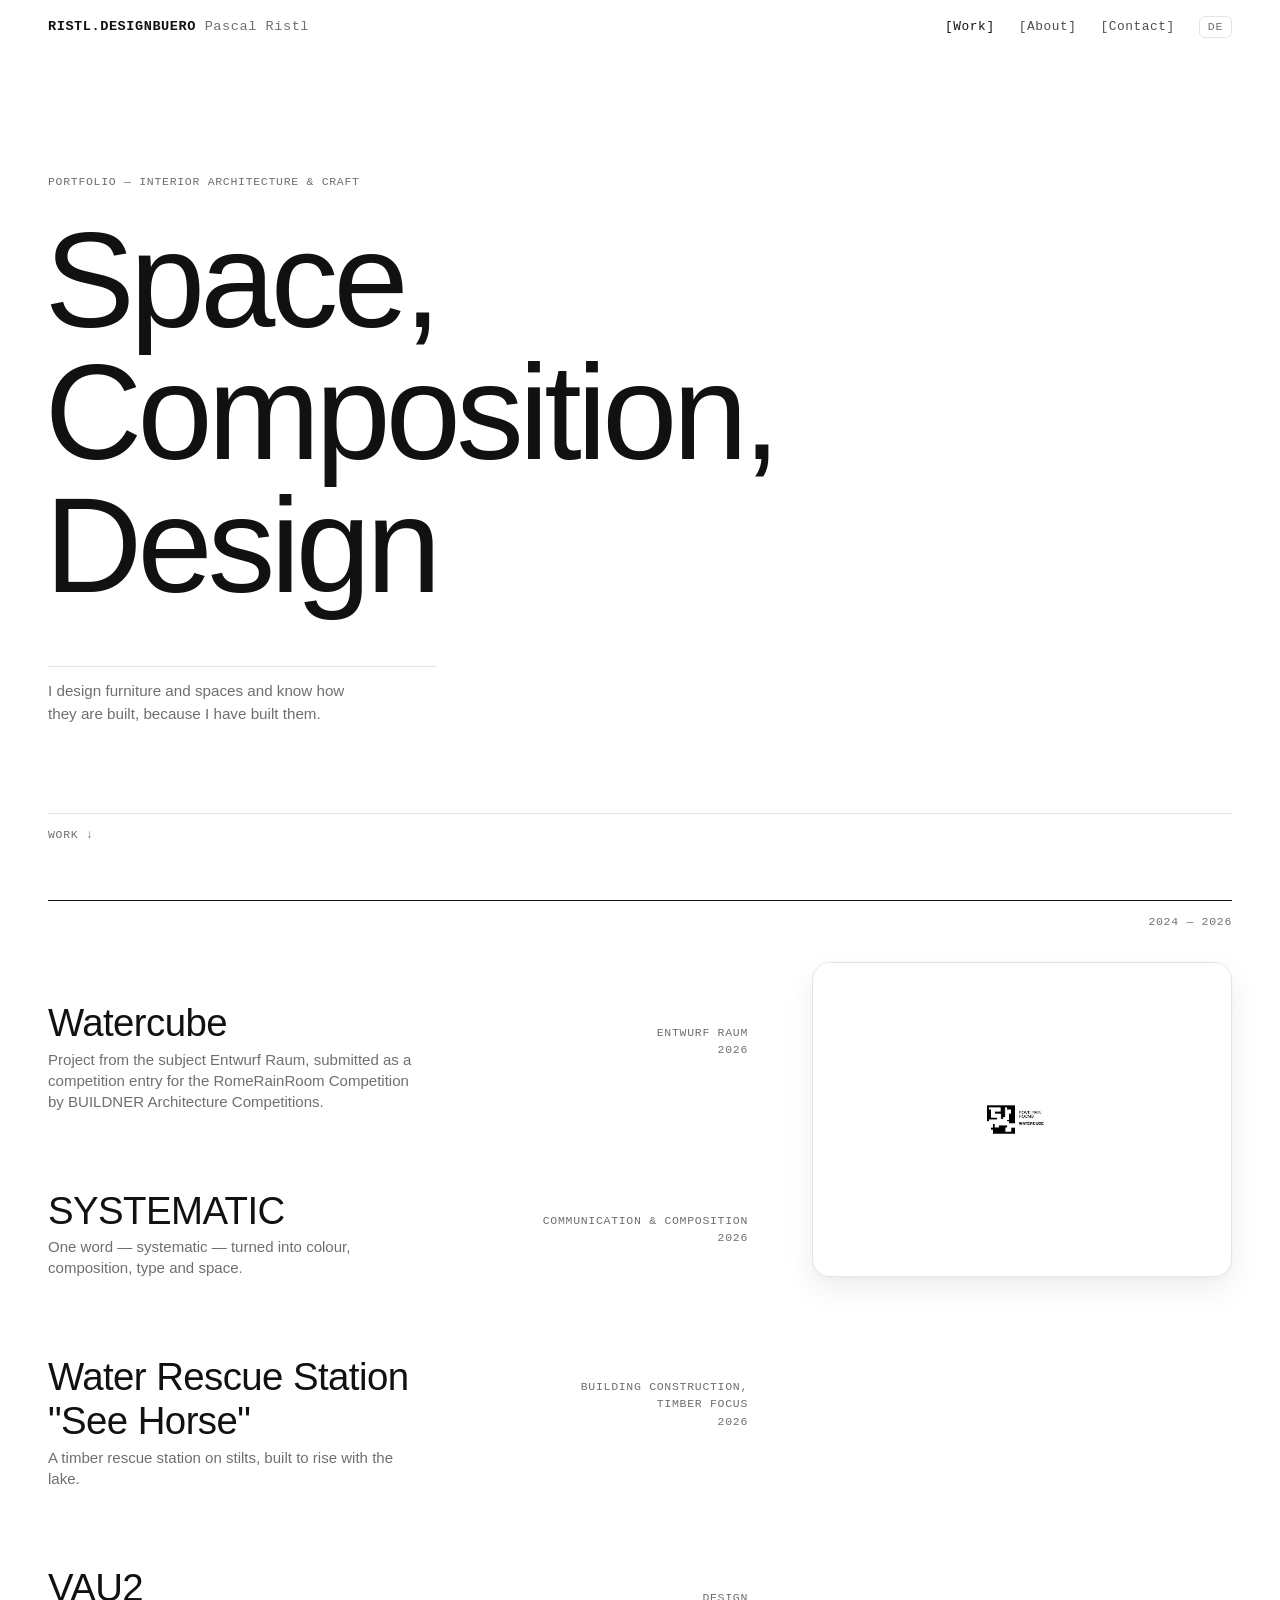
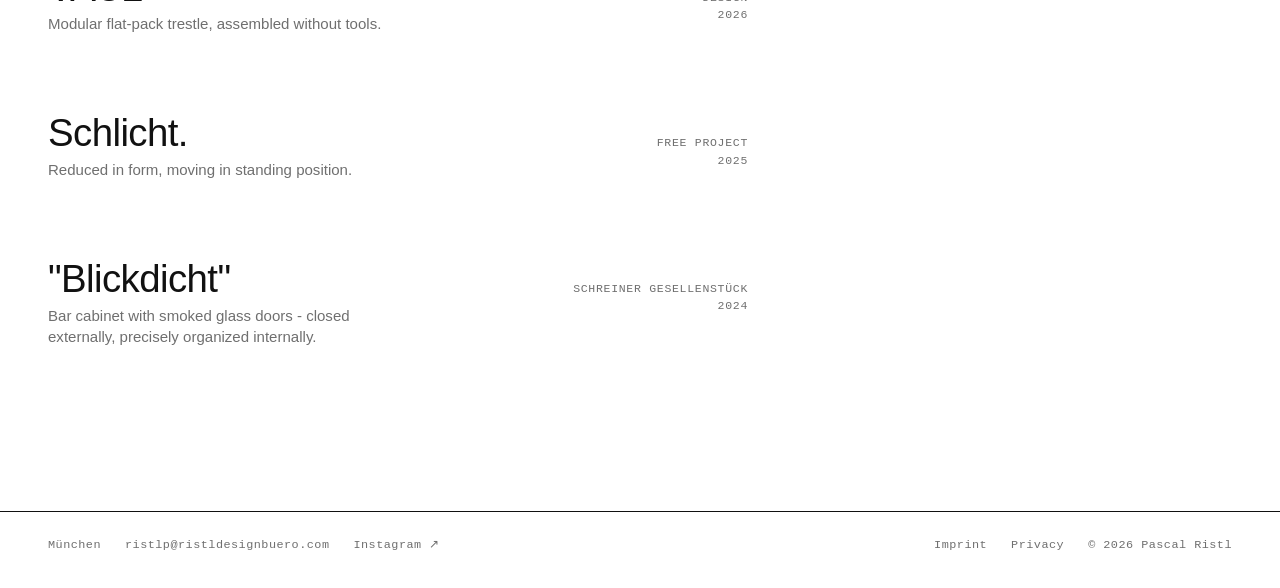
==== index.html @ 3b8dd242 "Startseite: Leitsatz bleibt in beiden Sprachen englisch Co-Authored-By: Claude Opus 5.5 <noreply@ant" ====
<!DOCTYPE html>
<html lang="en">
<head>
  <meta charset="UTF-8">
  <meta name="viewport" content="width=device-width, initial-scale=1.0">
  <title>RISTL.DESIGNBUERO · Portfolio Pascal Ristl</title>
  <meta name="description" content="RISTL.DESIGNBUERO is the portfolio of Pascal Ristl. Interior architecture and design, München.">
  <link rel="icon" type="image/svg+xml" href="assets/img/favicon.svg">
  <meta property="og:title" content="RISTL.DESIGNBUERO · Portfolio Pascal Ristl">
  <meta property="og:description" content="Interior architecture and design, München.">
  <meta property="og:type" content="website">
  <meta property="og:url" content="https://www.ristldesignbuero.com/">
  <meta property="og:image" content="https://www.ristldesignbuero.com/assets/img/systematisch/wordspace-render-02.jpg">
  <meta name="twitter:card" content="summary_large_image">
  <meta name="twitter:image" content="https://www.ristldesignbuero.com/assets/img/systematisch/wordspace-render-02.jpg">
  <script type="application/ld+json">
  {
    "@context": "https://schema.org",
    "@type": "Person",
    "name": "Pascal Ristl",
    "url": "https://www.ristldesignbuero.com/",
    "jobTitle": "Interior architecture student and trained cabinetmaker",
    "email": "ristlp@ristldesignbuero.com",
    "address": { "@type": "PostalAddress", "addressLocality": "München", "addressCountry": "DE" },
    "sameAs": ["https://www.instagram.com/ristl.designbuero/"]
  }
  </script>
  <link rel="stylesheet" href="assets/css/style.css?v=22">
</head>
<body>

<header class="site-header">
  <div class="wrap">
    <a class="wordmark" href="index.html"><strong>RISTL.DESIGNBUERO</strong> <span>Pascal Ristl</span></a>
    <nav class="site-nav" aria-label="Main navigation">
      <a href="index.html#work" aria-current="page" data-de="Projekte">Work</a>
      <a href="ueber.html" data-de="Über mich">About</a>
      <a href="mailto:ristlp@ristldesignbuero.com" data-de="Kontakt">Contact</a>
      <button type="button" class="lang-toggle" data-lang-toggle aria-label="Auf Deutsch wechseln">DE</button>
    </nav>
  </div>
</header>

<main>

  <section class="intro wrap hero-full">
    <span class="mono" data-de="Portfolio — Innenarchitektur &amp;amp; Handwerk">Portfolio — Interior architecture &amp; craft</span>
    <h1 translate="no">Space, Composition, Design</h1>
    <p class="h1-sub" data-de="Ich entwerfe Möbel und Räume und weiß, wie sie gebaut werden, weil ich sie gebaut habe.">I design furniture and spaces and know how they are built, because I have built them.</p>

    <div class="hero-cue">
      <a class="mono" href="#work" data-de="Arbeiten &lt;span class=&quot;cue-arrow&quot;&gt;↓&lt;/span&gt;">Work <span class="cue-arrow">↓</span></a>
    </div>
  </section>

  <section id="work" class="wrap">
    <div class="section-head only-right">
      <span class="mono">2024 — 2026</span>
    </div>

    <div class="index-layout">
      <div class="projects">

      <a class="project-card" href="projekte/watercube.html">
        <div class="thumb">
          <img src="assets/img/watercube/06.jpg" alt="Watercube — Cover" loading="lazy">
        </div>
        <div class="caption">
          <div class="cap-main">
            <span class="title">Watercube</span>
            <span class="card-sub" data-de="Projekt aus dem Fach Entwurf Raum, eingereicht als Wettbewerbsbeitrag für die RomeRainRoom Competition von BUILDNER Architecture Competitions." data-en="Project from the subject Entwurf Raum, submitted as a competition entry for the RomeRainRoom Competition by BUILDNER Architecture Competitions." data-tr="7b4833eeeb">Projekt aus dem Fach Entwurf Raum, eingereicht als Wettbewerbsbeitrag für die RomeRainRoom Competition von BUILDNER Architecture Competitions.</span>
          </div>
          <span class="mono">Entwurf Raum · 2026</span>
        </div>
      </a>


      <a class="project-card" href="projekte/systematisch.html">
        <div class="thumb">
          <img src="assets/img/systematisch/wordspace-render-02.jpg" alt="SYSTEMATIC, wordspace RASTER25, view into the inner grid structure">
        </div>
        <div class="caption">
          <div class="cap-main">
            <span class="title">SYSTEMATIC</span>
            <span class="card-sub" data-de="Ein Wort — systematisch — übersetzt in Farbe, Komposition, Typografie und Raum.">One word — systematic — turned into colour, composition, type and space.</span>
          </div>
          <span class="mono" data-de="Kommunikation &amp; Komposition · Sommer 2026">Communication &amp; Composition · Summer 2026</span>
        </div>
      </a>


      <a class="project-card" href="projekte/wasserwacht-seepferdchen.html">
        <div class="thumb">
          <img src="assets/img/wasserwacht-seepferdchen/cover.jpg" alt="Water Rescue Station &quot;See Horse&quot; — Cover" loading="lazy">
        </div>
        <div class="caption">
          <div class="cap-main">
            <span class="title">Water Rescue Station "See&nbsp;Horse"</span>
            <span class="card-sub" data-de="Eine Rettungsstation aus Holz auf Stelzen — gebaut, um mit dem See zu steigen.">A timber rescue station on stilts, built to rise with the lake.</span>
          </div>
          <span class="mono" data-de="Baukonstruktion, Schwerpunkt Holz · 2026">Building construction, timber focus · 2026</span>
        </div>
      </a>


      <a class="project-card" href="projekte/vau2.html">
        <div class="thumb">
          <img src="assets/img/vau2/01.jpg" alt="VAU2 — Cover" loading="lazy">
        </div>
        <div class="caption">
          <div class="cap-main">
            <span class="title">VAU2</span>
            <span class="card-sub" data-de="Modularer Klappbock, werkzeuglos montiert.">Modular flat-pack trestle, assembled without tools.</span>
          </div>
          <span class="mono">Design · 2026</span>
        </div>
      </a>


      <a class="project-card" href="projekte/schlicht.html">
        <div class="thumb">
          <img src="assets/img/schlicht/01.jpg" alt="Schlicht. — Cover" loading="lazy">
        </div>
        <div class="caption">
          <div class="cap-main">
            <span class="title">Schlicht.</span>
            <span class="card-sub" data-de="reduziert in der Form, bewegt im Stand." data-en="Reduced in form, moving in standing position." data-tr="8298d00c39">reduziert in der Form, bewegt im Stand.</span>
          </div>
          <span class="mono" data-de="Freies Projekt · 2025" data-en="Free project · 2025" data-tr="c37810b596">Freies Projekt · 2025</span>
        </div>
      </a>


      <a class="project-card" href="projekte/blickdicht.html">
        <div class="thumb">
          <img src="assets/img/blickdicht/02.jpg" alt="&quot;Blickdicht&quot; — Cover" loading="lazy">
        </div>
        <div class="caption">
          <div class="cap-main">
            <span class="title">"Blickdicht"</span>
            <span class="card-sub" data-de="Barschrank mit Rauchglastüren — außen verschlossen, innen präzise organisiert." data-en="Bar cabinet with smoked glass doors - closed externally, precisely organized internally." data-tr="a95c9d2c80">Barschrank mit Rauchglastüren — außen verschlossen, innen präzise organisiert.</span>
          </div>
          <span class="mono">Schreiner Gesellenstück · 2024</span>
        </div>
      </a>

      </div>
    </div>
  </section>


</main>

<footer class="site-footer">
  <div class="wrap">
    <div class="footer-group">
      <span>München</span>
      <a href="mailto:ristlp@ristldesignbuero.com">ristlp@ristldesignbuero.com</a>
      <a href="https://www.instagram.com/ristl.designbuero/" target="_blank" rel="noopener">Instagram ↗</a>
    </div>
    <div class="footer-group">
      <a href="impressum.html" data-de="Impressum">Imprint</a>
      <a href="datenschutz.html" data-de="Datenschutz">Privacy</a>
      <span>© 2026 Pascal Ristl</span>
    </div>
  </div>
</footer>

<script src="assets/js/site.js?v=9"></script>
</body>
</html>
---- assets/css/style.css ----
/* ========================================================================
   ristldesignbuero, Portfolio Pascal Ristl
   Gestaltungsrahmen: Raster, Reduktion, Typografie.
   Keine externen Fonts (DSGVO-sicher), keine Frameworks.

   Die Werte in :root sind das System. Jeder Abstand kommt aus der Skala,
   jedes Tracking haengt an der Schriftgroesse, jede Bewegung nutzt dieselbe
   Kurve. Wer einen Wert braucht, der hier nicht steht, hat meist den
   falschen Wert.
   ======================================================================== */

:root {
  /* ---- Farbe ---- */
  --ink: #111111;
  --ink-soft: #6f6f6f;
  --paper: #ffffff;
  --hairline: #e4e4e0;
  --shade: #f6f6f4;          /* Bildgrund, Platzhalter */
  --accent: #111111;

  /* ---- Schrift ----
     Zuerst die Schrift des Systems: sie bringt optische Groessenanpassung und
     eigene Laufweiten-Tabellen mit, die keine Web-Einbindung nachbaut. Auf
     Apple-Geraeten ist das SF Pro, sonst die jeweilige Systemschrift.
     Helvetica Neue bleibt als Rueckfall — die Zeichenbreiten liegen nah
     genug beieinander, dass das Layout nicht springt. */
  --font-sans: -apple-system, BlinkMacSystemFont, "SF Pro Text", "Segoe UI",
               "Helvetica Neue", Helvetica, Arial, sans-serif;
  --font-mono: ui-monospace, "SF Mono", "Menlo", "Consolas", monospace;

  /* ---- Tracking: haengt an der Groesse, nie ein Wert fuer alles.
         Grosse Schrift laeuft optisch auseinander und wird enger gesetzt,
         kleine Mono-Labels brauchen Luft, damit sie lesbar bleiben. ---- */
  --tr-display: -0.022em;    /* ab ca. 2.6rem */
  --tr-jumbo: -0.032em;      /* Seitenkoepfe, ab ca. 4rem */
  --tr-head: -0.015em;       /* 1.2rem bis 2.4rem */
  --tr-title: -0.01em;       /* knapp ueber Fliesstext */
  --tr-body: 0em;            /* Fliesstext bleibt neutral */
  --tr-label: 0.04em;        /* Mono, Navigation, Buttons */
  --tr-meta: 0.06em;         /* Mono, kleinste Stufe */

  /* Optischer Ausgleich der Versal-Vorbreite. Ab etwa 3rem sieht man, dass
     die Zeile sonst rechts vom Satzspiegel steht. Gemessen an Helvetica
     gegen das Mono-Label darueber. */
  --optical-cap: -0.025em;

  /* ---- Leading: gegenlaeufig zur Groesse ---- */
  --lh-display: 1.06;
  --lh-head: 1.14;
  --lh-body: 1.55;
  --lh-meta: 1.5;

  /* ---- Abstaende: 4px-Raster. Zwischenwerte gibt es nicht. ---- */
  --s-1: 0.25rem;            /*   4px */
  --s-2: 0.5rem;             /*   8px */
  --s-3: 0.75rem;            /*  12px */
  --s-4: 1rem;               /*  16px */
  --s-5: 1.5rem;             /*  24px */
  --s-6: 2rem;               /*  32px */
  --s-7: 3rem;               /*  48px */
  --s-8: 4rem;               /*  64px */
  --s-9: 6rem;               /*  96px */
  --s-10: 8rem;              /* 128px */

  /* ---- Bewegung: eine Kurve, drei Dauern.
         Die Kurve entspricht einem kritisch gedaempften Spring
         (kein Ueberschwingen), die Presszeit ist bewusst sehr kurz —
         Rueckmeldung gehoert an den Druck, nicht ans Loslassen. ---- */
  --ease: cubic-bezier(0.32, 0.72, 0, 1);
  --dur-press: 100ms;
  --dur-fast: 180ms;
  --dur-base: 320ms;

  /* ---- Material: eine Glasebene. Nie Glas auf Glas. ---- */
  --glass: rgba(255, 255, 255, 0.72);
  --glass-blur: blur(20px) saturate(180%);
  --glass-dark: rgba(28, 28, 28, 0.62);

  /* Text auf Glas: flaches Grau wird ueber wechselndem Grund unleserlich.
     Etwas mehr Kontrast, etwas mehr Laufweite. */
  --ink-on-glass: #4e4e4e;

  /* ---- Rundung: waechst mit der Flaeche.
         Ein kleiner Schalter und ein grosses Bild duerfen nicht dieselbe
         Ecke haben — sonst wirkt das eine plump und das andere scharf. ---- */
  --r-sm: 6px;               /* Schalter, Farbfelder */
  --r-md: 12px;              /* Bilder, Rahmen */
  --r-lg: 18px;              /* grosse Flaechen, Galerie, Lightbox */

  /* ---- Schatten: gross im Radius, niedrig in der Deckkraft, leicht nach
         unten versetzt. Grosse Flaechen liegen hoeher als kleine. ---- */
  --shadow-sm: 0 1px 2px rgba(17, 17, 17, 0.04),
               0 2px 8px rgba(17, 17, 17, 0.04);
  --shadow-lg: 0 2px 6px rgba(17, 17, 17, 0.04),
               0 12px 32px rgba(17, 17, 17, 0.07);

  /* Scroll-Kante statt Trennlinie */
  --edge-gradient: linear-gradient(to bottom, rgba(17, 17, 17, 0.08), rgba(17, 17, 17, 0));

  /* ---- Raster ---- */
  --space: clamp(1.25rem, 4vw, 3rem);
  --maxw: 1280px;
  --header-h: 3.375rem;      /* gemessene Hoehe der Kopfleiste (54px) */
}

* { margin: 0; padding: 0; box-sizing: border-box; }

@media (prefers-reduced-motion: no-preference) {
  html { scroll-behavior: smooth; }
}

/* Sprungziele duerfen nicht unter der Kopfleiste landen */
html { scroll-padding-top: calc(var(--header-h) + var(--s-4)); }

body {
  font-family: var(--font-sans);
  font-size: 1rem;
  line-height: var(--lh-body);
  letter-spacing: var(--tr-body);
  color: var(--ink);
  background: var(--paper);
  /* Die Systemschrift bringt optische Groessen mit — hier eingeschaltet */
  font-optical-sizing: auto;
  -webkit-font-smoothing: antialiased;
  transition: background-color var(--dur-base) var(--ease),
              color var(--dur-base) var(--ease);
}

::selection { background: var(--ink); color: var(--paper); }

img { display: block; width: 100%; height: auto; }

a { color: inherit; text-decoration: none; }

a:focus-visible,
button:focus-visible {
  outline: 2px solid var(--ink);
  outline-offset: 3px;
}

/* Eigene Druck-Rueckmeldung ersetzt das graue System-Rechteck */
a, button { -webkit-tap-highlight-color: transparent; }

/* ---- Mono-Labels (Meta-Ebene) ------------------------------------------ */

.mono {
  font-family: var(--font-mono);
  font-size: 0.72rem;
  letter-spacing: var(--tr-meta);
  text-transform: uppercase;
  color: var(--ink-soft);
}

/* ---- Layout-Rahmen ------------------------------------------------------ */

.wrap {
  max-width: var(--maxw);
  margin: 0 auto;
  padding-left: var(--space);
  padding-right: var(--space);
}

/* ---- Header -------------------------------------------------------------
   Glasebene: der Inhalt laeuft sichtbar darunter durch. Keine harte Linie —
   die Kante wird erst weich eingeblendet, wenn tatsaechlich etwas darunter
   liegt (siehe .is-scrolled in site.js).
   ------------------------------------------------------------------------ */

.site-header {
  position: sticky;
  top: 0;
  z-index: 10;
  background: var(--glass);
  -webkit-backdrop-filter: var(--glass-blur);
  backdrop-filter: var(--glass-blur);
}

.site-header::after {
  content: "";
  position: absolute;
  left: 0;
  right: 0;
  top: 100%;
  height: var(--s-5);
  pointer-events: none;
  opacity: 0;
  background: var(--edge-gradient);
  transition: opacity var(--dur-base) var(--ease);
}

.site-header.is-scrolled::after { opacity: 1; }

.site-header .wrap {
  display: flex;
  flex-wrap: wrap;
  align-items: baseline;
  justify-content: space-between;
  gap: var(--s-2) var(--s-5);
  padding-top: var(--s-4);
  padding-bottom: var(--s-4);
}

.wordmark {
  font-family: var(--font-mono);
  font-size: 0.85rem;
  letter-spacing: var(--tr-label);
  white-space: nowrap;
}

.wordmark strong { font-weight: 700; }
.wordmark span { color: var(--ink-soft); }

.site-nav {
  display: flex;
  flex-wrap: wrap;
  align-items: baseline;
  gap: var(--s-1) var(--s-5);
  font-family: var(--font-mono);
  font-size: 0.8rem;
  letter-spacing: var(--tr-label);
}

/* Tap-Ziele: Links unsichtbar vergroessern (Touch), Layout bleibt gleich */
.site-nav a,
.site-footer a {
  display: inline-block;
  padding: var(--s-2) var(--s-1);
  margin: calc(var(--s-2) * -1) calc(var(--s-1) * -1);
}

/* Vibrancy: die Navigation liegt auf Glas, unter dem Inhalt durchlaeuft.
   Flaches Grau bricht dort weg, sobald ein dunkles Bild darunter steht. */
.site-nav a {
  color: var(--ink-on-glass);
  letter-spacing: calc(var(--tr-label) + 0.005em);
  transition: color var(--dur-fast) var(--ease), opacity var(--dur-press) var(--ease);
}
.site-nav a:hover { color: var(--ink); }
.site-nav a[aria-current="page"] { color: var(--ink); }

/* Rueckmeldung beim Druck, nicht beim Loslassen */
.site-nav a:active,
.site-footer a:active { opacity: 0.5; transition-duration: var(--dur-press); }

/* Klammern als System-Signatur */
.site-nav a::before { content: "["; }
.site-nav a::after  { content: "]"; }

/* Sprachumschalter DE/EN */
.lang-toggle {
  font-family: var(--font-mono);
  font-size: 0.72rem;
  letter-spacing: var(--tr-meta);
  line-height: 1;
  color: var(--ink-soft);
  background: none;
  border: 1px solid var(--hairline);
  border-radius: var(--r-sm);
  padding: var(--s-1) var(--s-2);
  cursor: pointer;
  transition: color var(--dur-fast) var(--ease),
              border-color var(--dur-fast) var(--ease),
              transform var(--dur-press) var(--ease);
  -webkit-appearance: none;
  appearance: none;
}
.lang-toggle:hover { color: var(--ink); border-color: var(--ink); }
.lang-toggle:active { transform: scale(0.97); transition-duration: var(--dur-press); }

/* ---- Intro / Hero ------------------------------------------------------- */

.intro {
  padding-top: clamp(var(--s-8), 12vh, var(--s-10));
  padding-bottom: clamp(var(--s-7), 10vh, var(--s-9));
}

/* Auftakt: der Hero haelt die erste Ansicht allein.
   Die Arbeiten beginnen bewusst erst nach dem ersten Scrollen.

   Aufbau: die Zeile traegt den Bildschirm. Darunter stehen die beiden
   Textbloecke klein und gleichrangig nebeneinander — ein Fuss, keine zweite
   Ueberschrift. Der Groessenunterschied macht die Hierarchie, nicht die Farbe.
   Zwei Spalten ohne zusaetzliches Markup, damit das Studio nichts merkt. */
.intro.hero-full {
  position: relative;
  min-height: calc(100svh - var(--header-h));
  display: grid;
  grid-template-columns: repeat(2, minmax(0, 1fr));
  column-gap: clamp(var(--s-5), 4vw, var(--s-7));
  align-content: center;
  padding-top: clamp(var(--s-7), 8vh, var(--s-9));
  padding-bottom: clamp(var(--s-9), 14vh, var(--s-10));
}

.intro.hero-full > .mono,
.intro.hero-full > h1 { grid-column: 1 / -1; }
.intro.hero-full > .h1-sub { grid-column: 1; }
.intro.hero-full > p.lead { grid-column: 2; }

/* Schriftfeld am Fuss des Auftakts */
.hero-cue {
  position: absolute;
  left: var(--space);
  right: var(--space);
  bottom: clamp(var(--s-5), 4vh, var(--s-6));
  display: flex;
  flex-wrap: wrap;
  align-items: baseline;
  justify-content: space-between;
  gap: var(--s-1) var(--s-5);
  border-top: 1px solid var(--hairline);
  padding-top: var(--s-3);
}

/* Der Hinweis zeigt sich dreimal und ist dann fertig. Eine Dauerschleife
   trainiert Leute darauf, Bewegung zu ignorieren. */
@media (prefers-reduced-motion: no-preference) {
  .hero-cue .cue-arrow {
    display: inline-block;
    animation: cue-nudge 2.6s ease-in-out 3;
  }
  @keyframes cue-nudge {
    0%, 100% { transform: translateY(0); }
    50%      { transform: translateY(3px); }
  }
}

.intro h1 {
  font-size: clamp(1.9rem, 5.2vw, 3.6rem);
  font-weight: 500;
  line-height: var(--lh-display);
  letter-spacing: var(--tr-display);
  max-width: none;
  text-wrap: balance;
}

/* Die Zeile des Auftakts geht auf volle Satzbreite. Der Umbruch ist gesetzt,
   nicht ueberlassen: 13ch ist genau ein Wort breit, also drei Zeilen.
   Je groesser die Schrift, desto enger die Laufweite und desto dichter der
   Zeilenabstand — sonst faellt der Block optisch auseinander. */
.intro.hero-full > h1 {
  /* Die Groesse haengt an Breite UND Hoehe: auf einem flachen Laptop-Fenster
     wuerde eine rein breitenabhaengige Zeile den Auftakt ueber die erste
     Ansicht hinausschieben. */
  font-size: clamp(2.6rem, min(12vw, 15vh), 9rem);
  line-height: 0.98;
  letter-spacing: -0.035em;
  margin-left: var(--optical-cap);
  max-width: 13ch;
  text-wrap: normal;
}

/* ---- Seitenkoepfe ohne Auftakt (Ueber-Seite, Projektseiten) --------------
   Dieselbe Sprache wie der Auftakt, eine Stufe leiser: die Seite hat schon
   einen Namen, sie muss ihn nicht bruellen. Der Umbruch bleibt gesetzt,
   damit lange Titel nicht zu Bandwurmzeilen werden.
   ------------------------------------------------------------------------ */

.intro:not(.hero-full) > h1,
.project-hero h1 {
  font-size: clamp(2.2rem, 6.5vw, 5rem);
  line-height: 1.0;
  letter-spacing: var(--tr-jumbo);
  margin-left: var(--optical-cap);
  max-width: 18ch;
  text-wrap: normal;
}

@media (max-width: 640px) {
  .intro:not(.hero-full) > h1,
  .project-hero h1 {
    line-height: 1.06;
    letter-spacing: var(--tr-display);
    margin-left: 0;
  }
}

/* Klein gerendert braucht dieselbe Zeile mehr Luft und weniger enge Laufweite */
@media (max-width: 640px) {
  .intro h1 { line-height: 1.12; letter-spacing: -0.012em; }
  .intro.hero-full > h1 { line-height: 1.02; letter-spacing: -0.02em; }
}

.intro .mono { display: block; margin-bottom: var(--s-5); }

.intro .h1-sub {
  margin-top: var(--s-3);
  max-width: 34ch;
  font-size: clamp(1.05rem, 2.1vw, 1.4rem);
  font-weight: 400;
  line-height: 1.3;
  letter-spacing: var(--tr-title);
  color: var(--ink-soft);
  text-wrap: balance;
}

.intro p.lead {
  margin-top: var(--s-5);
  max-width: 52ch;
  color: var(--ink-soft);
  font-size: 1.05rem;
}

/* Der Fuss des Auftakts: beide Bloecke gleich gross, gleiche Zeile, je eine
   Rasterkante darueber. Sie sollen nicht mehr um Aufmerksamkeit konkurrieren. */
.intro.hero-full > .h1-sub,
.intro.hero-full > p.lead {
  margin-top: clamp(var(--s-6), 6vh, var(--s-8));
  max-width: 46ch;
  font-size: 0.95rem;
  font-weight: 400;
  line-height: var(--lh-body);
  letter-spacing: var(--tr-body);
  color: var(--ink-soft);
  border-top: 1px solid var(--hairline);
  padding-top: var(--s-3);
  text-wrap: normal;
}

/* Schmal: die Spalten fallen untereinander, die zweite Kante entfaellt */
@media (max-width: 700px) {
  .intro.hero-full {
    grid-template-columns: 1fr;
  }
  .intro.hero-full > .h1-sub { grid-column: 1; }
  .intro.hero-full > p.lead {
    grid-column: 1;
    margin-top: var(--s-4);
    border-top: 0;
    padding-top: 0;
  }
}

/* Einstieg: ruhiges Aufblenden, nur ohne Reduced-Motion */
@media (prefers-reduced-motion: no-preference) {
  .intro > * {
    animation: intro-rise 0.7s var(--ease) backwards;
  }
  .intro h1 { animation-delay: 0.05s; }
  .intro p.lead { animation-delay: 0.14s; }

  @keyframes intro-rise {
    from { opacity: 0; transform: translateY(14px); }
  }
}

/* ---- Abschnitts-Kopf ---------------------------------------------------- */

.section-head {
  display: flex;
  align-items: baseline;
  justify-content: space-between;
  border-top: 1px solid var(--ink);
  padding-top: var(--s-3);
  margin-bottom: var(--s-6);
}

/* Nur eine Angabe im Kopf: bleibt rechtsbuendig */
.section-head.only-right { justify-content: flex-end; }

/* ---- Werk-Register ------------------------------------------------------
   Projekte als Index (Titel · Einordnung), rechts ein ruhiges
   Sichtfenster. Struktur bleibt die des Studios (.projects/.project-card),
   nur die Darstellung ist ein Register statt eines Kachelrasters.
   ------------------------------------------------------------------------ */

.index-layout {
  display: grid;
  grid-template-columns: minmax(0, 1.25fr) minmax(0, 0.75fr);
  gap: clamp(var(--s-6), 5vw, var(--s-9));
  align-items: start;
  padding-bottom: clamp(var(--s-8), 14vh, var(--s-10));
}

.projects { border-bottom: 0; }

.project-card {
  display: grid;
  grid-template-columns: minmax(0, 1fr);
  gap: 0;
  align-items: baseline;
  padding: clamp(var(--s-5), 3vw, var(--s-7)) 0;
  transition: opacity var(--dur-fast) var(--ease);
}

.project-card .thumb { display: none; }

.project-card .caption {
  display: grid;
  grid-template-columns: minmax(0, 1fr) minmax(0, 15rem);
  align-items: baseline;
  gap: var(--s-1) clamp(var(--s-4), 3vw, var(--s-6));
}

.project-card .cap-main {
  display: flex;
  flex-direction: column;
  gap: var(--s-1);
  min-width: 0;
}

/* Das Register traegt denselben Auftritt wie der Auftakt: die Titel sind die
   groesste Stimme der Seite, alles andere ordnet sich unter. */
.project-card .title {
  font-size: clamp(1.35rem, 3.2vw, 2.4rem);
  font-weight: 500;
  line-height: var(--lh-head);
  letter-spacing: var(--tr-head);
}

.project-card .card-sub {
  font-size: 0.94rem;
  line-height: 1.4;
  color: var(--ink-soft);
  max-width: 44ch;
}

/* Einordnung darf umbrechen — sie darf dem Titel nie die Spalte nehmen */
.project-card .caption .mono {
  text-align: right;
  white-space: normal;
  line-height: var(--lh-meta);
}

/* Jahreszahl steht immer allein in der letzten Zeile, ohne Trennzeichen */
.project-card .caption .mono .meta-year { display: block; }

/* Fokus auf die angesteuerte Zeile: der Rest tritt zurueck.
   Nicht zu weit — der zurueckgetretene Text bleibt lesbar. */
@media (hover: hover) {
  .projects:hover .project-card { opacity: 0.45; }
  .projects .project-card:hover { opacity: 1; }
}

.project-card:hover .title,
.project-card:focus-visible .title {
  text-decoration: underline;
  text-underline-offset: 5px;
  text-decoration-thickness: 1px;
}

/* Druck-Rueckmeldung: die Zeile tritt sofort in den Vordergrund */
.project-card:active {
  opacity: 1;
  transition-duration: var(--dur-press);
}
.project-card:active .title {
  text-decoration: underline;
  text-underline-offset: 5px;
  text-decoration-thickness: 1px;
}

/* Sichtfenster: sitzt auf der Hoehe der angesteuerten Zeile.
   Die Verschiebung rechnet site.js aus und setzt sie als translateY auf den
   Rahmen — die Spalte selbst bleibt im Fluss stehen. */
.index-preview { position: relative; align-self: start; }

/* Ruhezustand: leer. Das Bild erscheint erst beim Ansteuern einer Zeile. */
.index-preview-frame {
  position: relative;
  aspect-ratio: 4 / 3;
  overflow: hidden;
  border-radius: var(--r-lg);
  border: 1px solid transparent;
  background: transparent;
  transition: border-color var(--dur-base) var(--ease),
              background-color var(--dur-base) var(--ease),
              box-shadow var(--dur-base) var(--ease),
              transform var(--dur-base) var(--ease);
  will-change: transform;
}

/* Die groesste Flaeche der Seite liegt am hoechsten */
.index-preview-frame.on {
  border-color: var(--hairline);
  background: var(--shade);
  box-shadow: var(--shadow-lg);
}

/* Das Bild kommt an, statt nur aufzublenden: Deckkraft und Maßstab zusammen */
.index-preview-frame img {
  position: absolute;
  inset: 0;
  height: 100%;
  object-fit: cover;
  opacity: 0;
  transform: scale(1.015);
  transition: opacity var(--dur-base) var(--ease),
              transform var(--dur-base) var(--ease);
}

.index-preview-frame img.on { opacity: 1; transform: none; }

/* Schmal: Sichtfenster entfaellt, jede Zeile traegt ihr eigenes Bild */
@media (max-width: 900px) {
  .index-layout { grid-template-columns: 1fr; gap: 0; }
  .index-preview { display: none; }

  /* Einspaltig: Bild und Text stehen untereinander */
  .project-card { grid-template-columns: 1fr; gap: 0; align-items: start; }

  .project-card .thumb {
    display: block;
    aspect-ratio: 16 / 9;
    overflow: hidden;
    border-radius: var(--r-md);
    border: 1px solid var(--hairline);
    background: var(--shade);
    box-shadow: var(--shadow-sm);
    margin-bottom: var(--s-4);
  }
  .project-card .thumb img { height: 100%; object-fit: cover; }
}

@media (max-width: 560px) {
  .project-card .caption { grid-template-columns: 1fr; }
  .project-card .caption .mono { text-align: left; }
}

/* ---- Abschluss: der naechste Schritt --------------------------------------
   Nach der letzten Zeile des Registers stand bisher direkt der Footer. Jede
   Ansicht sollte beantworten, wo es weitergeht.
   ------------------------------------------------------------------------ */

.closing {
  border-top: 1px solid var(--ink);
  padding-top: var(--s-5);
  padding-bottom: clamp(var(--s-8), 14vh, var(--s-10));
}

.closing-inner {
  display: grid;
  grid-template-columns: minmax(0, 1fr) minmax(0, auto);
  align-items: end;
  gap: var(--s-5) var(--s-7);
}

.closing h2 {
  font-size: clamp(1.4rem, 3.2vw, 2.2rem);
  font-weight: 500;
  line-height: var(--lh-head);
  letter-spacing: var(--tr-head);
  max-width: 24ch;
  text-wrap: balance;
}

.closing .mono { display: block; margin-bottom: var(--s-4); }

.closing-links {
  display: flex;
  flex-direction: column;
  align-items: flex-start;
  gap: var(--s-2);
  font-family: var(--font-mono);
  font-size: 0.82rem;
  letter-spacing: var(--tr-label);
}

.closing-links a {
  color: var(--ink);
  padding: var(--s-1) 0;
  transition: opacity var(--dur-press) var(--ease);
}
.closing-links a::before { content: "→ "; color: var(--ink-soft); }
.closing-links a:hover { text-decoration: underline; text-underline-offset: 4px; }
.closing-links a:active { opacity: 0.5; }

@media (max-width: 700px) {
  .closing-inner { grid-template-columns: 1fr; align-items: start; }
}

/* Kurzer „Haken"-Satz unter dem Projekt-Titel */
.project-lead {
  font-size: 1.1rem;
  line-height: 1.45;
  color: var(--ink-soft);
  max-width: 54ch;
  margin-top: var(--s-4);
}

/* Zoombare Grafiken auf Projektseiten */
.zoomable, .carousel figure img { cursor: zoom-in; }

/* ---- Bild-Platzhalter (solange Fotos fehlen) ---------------------------- */

.img-placeholder {
  aspect-ratio: 4 / 3;
  display: grid;
  place-items: center;
  background: var(--shade);
  border: 1px dashed var(--hairline);
  border-radius: var(--r-md);
}

/* ---- Bildflaechen: dieselbe Rundung ueberall, wo ein Bild als eigene
   Flaeche im Satz liegt. Randlose Bilder bleiben scharfkantig, sie haben
   keine Kante, die man runden koennte. ------------------------------------ */

.figs figure img,
.figs figure video,
.figset figure img,
.project-intro .cover img,
.about-grid .portrait,
.chapter figure img {
  border-radius: var(--r-md);
}

figure.bleed img { border-radius: 0; }

/* ---- Projektseite ------------------------------------------------------- */

.project-hero { padding-top: clamp(var(--s-7), 9vh, var(--s-9)); padding-bottom: var(--s-6); }

/* Groesse, Laufweite und Umbruch stehen oben bei den Seitenkoepfen */
.project-hero h1 { font-weight: 500; }

.project-meta {
  display: grid;
  grid-template-columns: repeat(auto-fit, minmax(160px, 1fr));
  gap: var(--s-5);
  border-top: 1px solid var(--ink);
  border-bottom: 1px solid var(--hairline);
  padding: var(--s-4) 0;
  margin: var(--s-6) 0 var(--s-7);
}

.project-meta dt {
  font-family: var(--font-mono);
  font-size: 0.7rem;
  letter-spacing: var(--tr-meta);
  text-transform: uppercase;
  color: var(--ink-soft);
  margin-bottom: var(--s-1);
}
.project-meta dd { font-size: 0.92rem; }

/* Der eigene Anteil steht zuerst und darf zwei Spalten breit werden —
   "Team mit X, mein Anteil: Y" braucht mehr Platz als eine Jahreszahl. */
.project-meta .meta-role { grid-column: span 2; }
.project-meta .meta-role dt { color: var(--ink); }

.project-body { padding-bottom: var(--s-7); }
.project-body p { max-width: 62ch; }
.project-body p + p { margin-top: var(--s-4); }
.definition {
  font-size: 1.15rem;
  line-height: 1.5;
  border-left: 2px solid var(--ink);
  padding-left: var(--s-5);
  margin: var(--s-6) 0;
}

.project-figures { display: grid; gap: var(--s-6); padding-bottom: clamp(var(--s-8), 10vh, var(--s-9)); }
.project-figures figcaption { margin-top: var(--s-2); }

/* ---- Kapitel (Projektseite) --------------------------------------------- */

.chapter { padding-top: clamp(var(--s-7), 8vh, var(--s-8)); }

.chapter-head {
  display: flex;
  align-items: baseline;
  gap: var(--s-5);
  border-top: 1px solid var(--ink);
  padding-top: var(--s-3);
  margin-bottom: var(--s-5);
}

.chapter-head .nr {
  font-family: var(--font-mono);
  font-size: 0.8rem;
  color: var(--ink-soft);
  letter-spacing: var(--tr-meta);
}
.chapter-head h2 {
  font-size: clamp(1.5rem, 3.6vw, 2.4rem);
  font-weight: 500;
  line-height: var(--lh-head);
  letter-spacing: var(--tr-head);
}

.chapter .text { max-width: 62ch; color: var(--ink); margin-bottom: var(--s-6); }
.chapter .text p + p { margin-top: var(--s-3); }

/* Kapitel-Inhaltsverzeichnis */
.chapter-index {
  display: flex;
  flex-wrap: wrap;
  gap: var(--s-2) var(--s-5);
  font-family: var(--font-mono);
  font-size: 0.78rem;
  letter-spacing: var(--tr-label);
  margin: var(--s-6) 0 0;
}
.chapter-index a {
  color: var(--ink-soft);
  transition: color var(--dur-fast) var(--ease), opacity var(--dur-press) var(--ease);
}
.chapter-index a:hover { color: var(--ink); text-decoration: underline; text-underline-offset: 3px; }
.chapter-index a:active { opacity: 0.5; transition-duration: var(--dur-press); }
.chapter-index a::before { content: "["; }
.chapter-index a::after { content: "]"; }

/* Bild-Raster in Kapiteln */
.figs { display: grid; gap: var(--s-6) var(--space); margin-bottom: var(--s-4); }
.figs.two { grid-template-columns: repeat(2, minmax(0, 1fr)); }
@media (max-width: 700px) { .figs.two { grid-template-columns: 1fr; } }
.figs figure img, .figs figure video { border: 1px solid var(--hairline); }
.figs figcaption { margin-top: var(--s-2); }

video { display: block; width: 100%; height: auto; }

/* ---- Bild-Set mit Layout-Breiten (Studio-Projekte) ---------------------- */

.figset {
  display: flex;
  flex-wrap: wrap;
  gap: var(--s-6) var(--space);
  align-items: flex-start;
  padding-bottom: clamp(var(--s-8), 10vh, var(--s-9));
}
.figset figure { margin: 0; }
.figset figure img { border: 1px solid var(--hairline); }
.figset figcaption { margin-top: var(--s-2); }

.fig-full  { flex: 0 0 100%; }
.fig-half  { flex: 0 0 calc(50% - var(--space) / 2); }
.fig-small { flex: 0 0 calc(33.333% - var(--space) * 2 / 3); }

@media (max-width: 700px) {
  .fig-half, .fig-small { flex: 0 0 100%; }
}

/* ---- Full-Bleed-Bild (randlos, volle Breite) ---------------------------- */

figure.bleed { margin: clamp(var(--s-6), 6vh, var(--s-8)) 0; }
figure.bleed img { width: 100%; display: block; }
figure.bleed figcaption { max-width: var(--maxw); margin: var(--s-2) auto 0; padding: 0 var(--space); }

/* ---- Wisch-Galerie (Carousel) ------------------------------------------- */

.carousel-wrap { position: relative; padding-bottom: clamp(var(--s-8), 10vh, var(--s-9)); }

.carousel {
  display: flex;
  overflow-x: auto;
  scroll-snap-type: x mandatory;
  scroll-behavior: smooth;
  gap: 0;
  scrollbar-width: none;
  border: 1px solid var(--hairline);
  border-radius: var(--r-lg);
  box-shadow: var(--shadow-sm);
}
.carousel::-webkit-scrollbar { display: none; }

.carousel figure {
  flex: 0 0 100%;
  scroll-snap-align: center;
  margin: 0;
  display: flex;
  flex-direction: column;
}
/* einheitliche Hoehe, ganzes Bild sichtbar (kein Beschnitt) → gemischte Formate wirken ruhig */
.carousel figure img {
  width: 100%;
  height: min(72vh, 760px);
  object-fit: contain;
  background: var(--shade);
  display: block;
  cursor: zoom-in;
}
.carousel figcaption {
  padding: var(--s-2) var(--s-3);
  border-top: 1px solid var(--hairline);
  font-family: var(--font-mono);
  font-size: 0.74rem;
  letter-spacing: var(--tr-label);
  color: var(--ink-soft);
  min-height: 1.2rem;
}

.carousel-nav {
  display: flex;
  justify-content: space-between;
  align-items: center;
  margin-top: var(--s-3);
  font-family: var(--font-mono);
  font-size: 0.78rem;
  color: var(--ink-soft);
}
.carousel-nav button {
  font: inherit;
  background: none;
  border: 1px solid var(--ink);
  border-radius: var(--r-sm);
  color: var(--ink);
  padding: var(--s-2) var(--s-3);
  cursor: pointer;
  transition: background var(--dur-fast) var(--ease),
              color var(--dur-fast) var(--ease),
              transform var(--dur-press) var(--ease);
}
.carousel-nav button:hover { background: var(--ink); color: var(--paper); }
.carousel-nav button:active { transform: scale(0.97); transition-duration: var(--dur-press); }
.carousel-dots { display: flex; gap: var(--s-1); }
.carousel-dots span {
  width: 7px; height: 7px; border-radius: 50%;
  background: var(--hairline); transition: background var(--dur-fast) var(--ease);
}
.carousel-dots span.on { background: var(--ink); }

/* ---- Zoom / Lightbox ----------------------------------------------------
   Modale Aufgabe: der Grund wird abgedunkelt und tritt zurueck.
   ------------------------------------------------------------------------ */

#lightbox {
  position: fixed;
  inset: 0;
  z-index: 1000;
  background: rgba(17, 17, 17, 0.88);
  -webkit-backdrop-filter: blur(24px) saturate(140%);
  backdrop-filter: blur(24px) saturate(140%);
  display: none;
  align-items: center;
  justify-content: center;
}

/* Die Flaeche kommt als Material an: Unschaerfe und Massstab zusammen,
   nicht als blosses Aufblenden. */
#lightbox.on { display: flex; }

@media (prefers-reduced-motion: no-preference) {
  #lightbox.on { animation: lb-in var(--dur-base) var(--ease) both; }
  #lightbox.on figure { animation: lb-rise var(--dur-base) var(--ease) both; }

  @keyframes lb-in {
    from { opacity: 0; -webkit-backdrop-filter: blur(0); backdrop-filter: blur(0); }
  }
  @keyframes lb-rise {
    from { opacity: 0; transform: scale(0.97); }
  }

  /* Keyframes koennen nur ankommen, nicht gehen: beim Schliessen faellt die
     Flaeche hart weg. Wo der Browser Uebergaenge auf `display` kann, wird
     daraus ein Uebergang — der laesst sich unterbrechen und hat einen
     Austritt. Der ist kuerzer als der Eintritt: Oeffnen ist eine
     Entscheidung, Schliessen ist erledigt. */
  @supports (transition-behavior: allow-discrete) {
    #lightbox {
      opacity: 0;
      transition: opacity var(--dur-fast) var(--ease),
                  display var(--dur-fast) var(--ease) allow-discrete;
    }
    #lightbox figure {
      opacity: 0;
      transform: scale(0.97);
      transition: opacity var(--dur-fast) var(--ease),
                  transform var(--dur-fast) var(--ease);
    }
    #lightbox.on {
      opacity: 1;
      animation: none;
      transition: opacity var(--dur-base) var(--ease),
                  display var(--dur-base) var(--ease) allow-discrete;
    }
    #lightbox.on figure {
      opacity: 1;
      transform: none;
      animation: none;
      transition: opacity var(--dur-base) var(--ease),
                  transform var(--dur-base) var(--ease);
    }
    @starting-style {
      #lightbox.on { opacity: 0; }
      #lightbox.on figure { opacity: 0; transform: scale(0.97); }
    }
  }
}

/* Der Grund tritt zurueck, solange die Lightbox offen ist. Kein zusaetzliches
   JavaScript noetig — die inline-Skripte der Projektseiten bleiben unberuehrt. */
@supports selector(:has(*)) {
  body:has(#lightbox.on) > main,
  body:has(#lightbox.on) > .site-header,
  body:has(#lightbox.on) > .site-footer {
    transform: scale(0.985);
    transition: transform var(--dur-base) var(--ease);
  }
  body > main, body > .site-header, body > .site-footer {
    transition: transform var(--dur-base) var(--ease);
  }
}

#lightbox figure { margin: 0; display: flex; flex-direction: column; align-items: center; max-width: 94vw; }
#lightbox img {
  max-width: 94vw;
  max-height: 86vh;
  object-fit: contain;
  border-radius: var(--r-lg);
  cursor: zoom-in;
}

/* Vergroessert: Bild in Originalaufloesung, Ausschnitt frei verschiebbar.
   Wichtig fuer Plaene und technische Zeichnungen. */
#lightbox.zoomed figure {
  max-width: 100vw;
  width: 100vw;
  height: 100vh;
  overflow: auto;
  align-items: flex-start;
  cursor: grab;
  overscroll-behavior: contain;
  scrollbar-width: none;
}
#lightbox.zoomed figure::-webkit-scrollbar { display: none; }
#lightbox.dragging figure { cursor: grabbing; }

#lightbox.zoomed img {
  max-width: none;
  max-height: none;
  width: auto;
  height: auto;
  border-radius: 0;   /* vergroessert zaehlt der Ausschnitt, nicht die Flaeche */
  cursor: inherit;
}

#lightbox.zoomed figcaption,
#lightbox.zoomed .lb-count,
#lightbox.zoomed .lb-prev,
#lightbox.zoomed .lb-next { display: none; }

/* Hinweis, solange nicht vergroessert wurde */
#lightbox .lb-hint {
  position: absolute;
  bottom: var(--s-4); right: var(--s-5);
  color: var(--ink-soft);
  font-family: var(--font-mono);
  font-size: 0.72rem;
  letter-spacing: var(--tr-meta);
  pointer-events: none;
}
#lightbox.zoomed .lb-hint { display: none; }
#lightbox figcaption {
  color: #f4f4f2;
  font-family: var(--font-mono);
  font-size: 0.78rem;
  letter-spacing: var(--tr-label);
  margin-top: var(--s-3);
  text-align: center;
}
/* Bedienelemente als eigene Materialebene ueber dem Bild — dunkles Glas auf
   dunklem Grund, damit sie ueber jedem Motiv gleich gut ablesbar bleiben. */
#lightbox button {
  position: absolute;
  background: var(--glass-dark);
  -webkit-backdrop-filter: blur(12px) saturate(160%);
  backdrop-filter: blur(12px) saturate(160%);
  border: none;
  border-radius: 999px;
  color: #fff;
  cursor: pointer;
  line-height: 1;
  padding: var(--s-2) var(--s-4);
  transition: color var(--dur-fast) var(--ease),
              background-color var(--dur-fast) var(--ease),
              transform var(--dur-press) var(--ease);
}
#lightbox .lb-close { top: var(--s-3); right: var(--s-5); font-size: 34px; }
#lightbox .lb-prev, #lightbox .lb-next {
  top: 50%; transform: translateY(-50%); font-size: 54px;
}
#lightbox .lb-prev { left: var(--s-1); }
#lightbox .lb-next { right: var(--s-1); }
#lightbox button:hover { color: #b7c0c6; }
#lightbox .lb-close:active { transform: scale(0.9); }
#lightbox .lb-prev:active, #lightbox .lb-next:active { transform: translateY(-50%) scale(0.9); }
#lightbox .lb-count {
  position: absolute; bottom: var(--s-4); left: 0; right: 0; text-align: center;
  color: var(--ink-soft); font-family: var(--font-mono); font-size: 0.72rem; letter-spacing: var(--tr-meta);
}

/* ---- Intro-Block: Coverfoto links, Text rechts -------------------------- */

.project-intro {
  display: grid;
  grid-template-columns: minmax(0, 5fr) minmax(0, 7fr);
  gap: var(--space);
  align-items: start;
  padding: clamp(var(--s-4), 4vh, var(--s-6)) 0 clamp(var(--s-6), 6vh, var(--s-8));
}
@media (max-width: 760px) { .project-intro { grid-template-columns: 1fr; } }
.project-intro .cover img { width: 100%; border: 1px solid var(--hairline); display: block; }
.project-intro .txt { max-width: 60ch; }
.project-intro .txt p + p { margin-top: var(--s-3); }

/* Farbklang-Palette */
.palette {
  display: grid;
  grid-template-columns: repeat(auto-fill, minmax(96px, 1fr));
  gap: var(--s-2);
  margin: var(--s-6) 0 var(--s-4);
}
.palette .swatch { border: 1px solid var(--hairline); border-radius: var(--r-sm); overflow: hidden; }
.palette .swatch .color { aspect-ratio: 1 / 1; }
.palette .swatch .hex {
  font-family: var(--font-mono);
  /* Nicht unter 0.7rem: darunter faellt Mono mit weiter Laufweite unter die
     11px-Grenze, ab der kleine Schrift auf normalen Bildschirmen ausfranst. */
  font-size: 0.7rem;
  letter-spacing: var(--tr-label);
  color: var(--ink-soft);
  padding: var(--s-1) var(--s-2);
}

.backlink {
  display: inline-block;
  margin-bottom: var(--s-6);
  transition: opacity var(--dur-press) var(--ease);
}
.backlink::before { content: "← "; }
.backlink:hover { text-decoration: underline; text-underline-offset: 3px; }
.backlink:active { opacity: 0.5; }

/* ---- Ueber-Seite --------------------------------------------------------- */

.about-grid {
  display: grid;
  grid-template-columns: minmax(0, 5fr) minmax(0, 7fr);
  gap: var(--space);
  padding-bottom: clamp(var(--s-8), 10vh, var(--s-9));
}

@media (max-width: 760px) { .about-grid { grid-template-columns: 1fr; } }

.about-grid .portrait { border: 1px solid var(--hairline); }

/* Die Zwischenueberschriften waren fett auf Fliesstextgroesse — dieselbe
   Stimme wie der Text, nur schwerer. Sie bekommen eine eigene Stufe und eine
   Rasterkante, damit man die Abschnitte im Ueberflug sieht. */
.about-text h2 {
  font-size: 1.25rem;
  font-weight: 500;
  line-height: var(--lh-head);
  letter-spacing: var(--tr-head);
  border-top: 1px solid var(--ink);
  padding-top: var(--s-3);
  margin: var(--s-8) 0 var(--s-4);
}
.about-text h2:first-child { margin-top: 0; border-top: 0; padding-top: 0; }
.about-text p { max-width: 58ch; }
.about-text p + p { margin-top: var(--s-3); }

.about-list { list-style: none; }
.about-list li {
  display: grid;
  grid-template-columns: 7rem 1fr;
  gap: var(--s-4);
  padding: var(--s-2) 0;
  border-bottom: 1px solid var(--hairline);
  font-size: 0.92rem;
}

/* Kompetenzen: gleiche Zeilenlogik, aber mehrere Punkte je Gruppe
   und eine breitere Spalte fuer das Gruppen-Label. */
.skills > li { grid-template-columns: 9rem 1fr; align-items: start; padding: var(--s-3) 0; }
.skills > li > ul { list-style: none; display: grid; gap: var(--s-2); }
.skills > li > ul > li { border: 0; padding: 0; display: block; }
.skills-note { color: var(--ink-soft); font-size: 0.88rem; margin-bottom: var(--s-3); }
.skills-note + .skills { border-top: 1px solid var(--ink); }

/* ---- Rechtstexte --------------------------------------------------------- */

.legal { max-width: 62ch; padding-top: clamp(var(--s-7), 9vh, var(--s-8)); padding-bottom: clamp(var(--s-8), 10vh, var(--s-9)); }
.legal h1 { font-size: 1.6rem; font-weight: 500; letter-spacing: var(--tr-head); margin-bottom: var(--s-5); }
.legal h2 { font-size: 1rem; font-weight: 700; margin: var(--s-6) 0 var(--s-2); }
.legal p + p { margin-top: var(--s-3); }
.legal a { text-decoration: underline; text-underline-offset: 3px; }

/* ---- Footer --------------------------------------------------------------- */

.site-footer { border-top: 1px solid var(--ink); }

.site-footer .wrap {
  display: flex;
  flex-wrap: wrap;
  gap: var(--s-3) var(--s-6);
  justify-content: space-between;
  padding-top: var(--s-5);
  padding-bottom: var(--s-6);
  font-family: var(--font-mono);
  font-size: 0.74rem;
  letter-spacing: var(--tr-label);
  color: var(--ink-soft);
}

.site-footer a { transition: color var(--dur-fast) var(--ease), opacity var(--dur-press) var(--ease); }
.site-footer a:hover { color: var(--ink); }

.footer-group { display: flex; flex-wrap: wrap; gap: var(--s-3) var(--s-5); }

/* ---- Buttons (Download / Aktion) ---------------------------------------- */

.button {
  display: inline-block;
  font-family: var(--font-mono);
  font-size: 0.78rem;
  letter-spacing: var(--tr-label);
  padding: var(--s-3) var(--s-4);
  border: 1px solid var(--ink);
  border-radius: var(--r-sm);
  color: var(--ink);
  background: var(--paper);
  transition: background var(--dur-fast) var(--ease),
              color var(--dur-fast) var(--ease),
              transform var(--dur-press) var(--ease);
}
.button:hover { background: var(--ink); color: var(--paper); }
.button:active { transform: scale(0.97); transition-duration: var(--dur-press); }
.button.ghost { border-color: var(--hairline); color: var(--ink-soft); }
.button.ghost:hover { background: var(--shade); color: var(--ink); border-color: var(--ink-soft); }
.about-actions { display: flex; flex-wrap: wrap; gap: var(--s-3); margin-top: var(--s-5); }

/* ---- Scroll-Einblendungen (progressiv; aeltere Browser zeigen alles sofort) -- */

@media (prefers-reduced-motion: no-preference) {
  @supports (animation-timeline: view()) {
    main > section:not(.project-hero):not(.intro),
    .figset figure,
    .carousel-wrap,
    .project-intro {
      animation: reveal-up linear both;
      animation-timeline: view();
      animation-range: entry 0% cover 16%;
    }
    @keyframes reveal-up {
      from { opacity: 0; transform: translateY(20px); }
      to { opacity: 1; transform: none; }
    }
  }
}

/* ---- Barrierefreiheit: drei getrennte Signale ----------------------------
   Reduzierte Bewegung heisst nicht "keine Rueckmeldung", sondern eine
   sanftere. Transparenz und Kontrast sind eigene Wuensche und werden
   getrennt behandelt.
   ------------------------------------------------------------------------ */

/* ---- Dunkelmodus ---------------------------------------------------------
   Nur Tokens. Kein Baustein bekommt eine eigene Groesse oder einen eigenen
   Abstand — was im Hellen aus der Skala kommt, kommt im Dunklen aus derselben.

   Zwei Dinge sind im Dunkeln aber nicht bloss invertiert:
   Schatten tragen auf dunklem Grund nichts, weil nichts dunkler ist als der
   Grund — die Trennung uebernimmt die Kante. Und Weiss auf Schwarz wirkt
   schwerer als Schwarz auf Weiss, deshalb ist der Grund nicht reines Schwarz
   und der Text nicht reines Weiss.

   Steht bewusst hier: nach den Bausteinen, damit die Regeln greifen — und vor
   Kontrast und Transparenz, damit deren Anhebungen das letzte Wort behalten.
   ------------------------------------------------------------------------ */

@media (prefers-color-scheme: dark) {
  :root {
    --ink: #ededed;
    --ink-soft: #9a9a9a;
    --paper: #101010;
    --hairline: #2b2b2b;
    --shade: #1a1a1a;
    --accent: #ededed;

    --glass: rgba(24, 24, 24, 0.68);
    --glass-dark: rgba(48, 48, 48, 0.62);
    --ink-on-glass: #c4c4c4;

    --edge-gradient: linear-gradient(to bottom, rgba(0, 0, 0, 0.45), rgba(0, 0, 0, 0));

    --shadow-sm: 0 1px 2px rgba(0, 0, 0, 0.4);
    --shadow-lg: 0 2px 6px rgba(0, 0, 0, 0.35),
                 0 12px 32px rgba(0, 0, 0, 0.45);
  }

  /* Helle Schrift auf dunklem Grund wird durch Antialiasing zu duenn */
  body { -webkit-font-smoothing: subpixel-antialiased; }

  /* Bildflaechen brauchen im Dunkeln eine Kante, weil der Schatten fehlt */
  .index-preview-frame.on,
  .carousel,
  .project-card .thumb { border-color: var(--hairline); }

  /* Der Bildgrund darf nicht heller sein als das Bild, das darauf liegt */
  .carousel figure img { background: var(--shade); }
}

@media (prefers-reduced-motion: reduce) {
  .index-preview-frame img { transform: none; }
  .lang-toggle:active,
  .button:active,
  .carousel-nav button:active,
  #lightbox button:active { transform: none; }
  .carousel { scroll-behavior: auto; }
  /* Der Grund bleibt stehen — kein Zurueckweichen der ganzen Seite */
  @supports selector(:has(*)) {
    body:has(#lightbox.on) > main,
    body:has(#lightbox.on) > .site-header,
    body:has(#lightbox.on) > .site-footer { transform: none; }
  }
}

@media (prefers-reduced-transparency: reduce) {
  .site-header {
    background: var(--paper);
    -webkit-backdrop-filter: none;
    backdrop-filter: none;
    border-bottom: 1px solid var(--hairline);
  }
  .site-header::after { display: none; }
  .site-nav a { color: var(--ink-soft); }
  #lightbox {
    background: rgb(17, 17, 17);
    -webkit-backdrop-filter: none;
    backdrop-filter: none;
  }
  #lightbox button {
    background: rgb(52, 52, 52);
    -webkit-backdrop-filter: none;
    backdrop-filter: none;
  }
}

@media (prefers-contrast: more) {
  :root {
    --ink-soft: #4a4a4a;
    --hairline: #9a9a96;
  }
  .site-header {
    background: var(--paper);
    -webkit-backdrop-filter: none;
    backdrop-filter: none;
    border-bottom: 1px solid var(--ink);
  }
  .site-header::after { display: none; }
  @media (hover: hover) {
    .projects:hover .project-card { opacity: 0.7; }
  }
  .lang-toggle, .button.ghost { border-color: var(--ink); }
  .site-nav a { color: var(--ink); }
  /* Weiche Schatten tragen bei hohem Kontrast nichts bei, Kanten schon */
  .index-preview-frame.on, .carousel, .project-card .thumb { box-shadow: none; }
  .index-preview-frame.on, .carousel { border-color: var(--ink); }
}

/* Die beiden Farbwerte oben sind hell gedacht: dunkles Grau auf Papier. Im
   Dunkeln kehrt sich ihre Wirkung um — #4a4a4a auf #101010 sind 2.1:1, also
   weniger Kontrast als der Normalfall (6.8:1), nicht mehr. Hoher Kontrast
   heisst hier heller, nicht dunkler. Steht nach dem Block oben, damit es ihn
   ueberschreibt. */
@media (prefers-contrast: more) and (prefers-color-scheme: dark) {
  :root {
    --ink-soft: #c9c9c9;     /* 11.5:1 auf #101010 */
    --hairline: #6f6f6f;
  }
}

/* ---- Mobil ---------------------------------------------------------------- */

@media (max-width: 480px) {
  /* Header kompakt: Namenszusatz weglassen, Navigation gut erreichbar */
  .wordmark span { display: none; }
  .site-nav { font-size: 0.85rem; gap: var(--s-1) var(--s-5); }

  /* Zeilen-Listen (Ueber-Seite): Label ueber dem Wert statt daneben */
  .about-list li {
    grid-template-columns: 1fr;
    gap: var(--s-1);
    padding: var(--s-3) 0;
  }

  /* Projekt-Meta: eine ruhige Spalte */
  .project-meta { grid-template-columns: 1fr; gap: var(--s-3); }
  .project-meta .meta-role { grid-column: span 1; }

  /* Kompetenzen: Gruppenlabel ueber die Punkte statt daneben */
  .skills > li { grid-template-columns: 1fr; gap: var(--s-2); }

  /* Bildunterschriften und Kapitelkopf mit etwas mehr Luft */
  .chapter-head { gap: var(--s-3); }
  .figs { gap: var(--s-6); }

  /* Aktions-Buttons: gut tippbar, fuellen die Breite */
  .about-actions { gap: var(--s-2); }
  .about-actions .button { flex: 1 1 auto; text-align: center; padding: var(--s-3) var(--s-4); }

  /* Galerie etwas niedriger, damit Unterschrift + Pfeile sichtbar bleiben */
  .carousel figure img { height: min(58vh, 460px); }
  .carousel-nav { font-size: 0.72rem; }

  /* Intro: Cover oben, Text darunter mit Luft */
  .project-intro { gap: var(--s-5); }

  /* Kapitel-Menue umbrechbar und kompakt */
  .chapter-index { font-size: 0.72rem; gap: var(--s-2) var(--s-4); }
}

@media (max-width: 700px) {
  /* Galerie: volle Hoehe fuers Bild, ganze Ansicht */
  .carousel figure img { height: min(64vh, 560px); }
}

/* ---- Smartphone ----------------------------------------------------------
   Steht bewusst am Dateiende: die 700px-Regel oben wuerde sonst die
   Galeriehoehe fuer Telefone wieder ueberschreiben.
   ------------------------------------------------------------------------ */

@media (max-width: 700px) {
  /* Galerie: Rahmen im Format der eigenen Bilder (site.js setzt --carousel-ratio).
     Quer liegende Plaene stehen so nicht mehr in einem hohen schwarzen Kasten. */
  .carousel figure img {
    height: auto;
    aspect-ratio: var(--carousel-ratio, 4 / 3);
    max-height: 64svh;
  }
}

@media (max-width: 480px) {
  /* Kopfleiste in zwei statt drei Zeilen: Wortmarke + Sprache oben,
     Navigation darunter. Die Navigation selbst bleibt im Markup unveraendert. */
  .site-header .wrap {
    display: grid;
    grid-template-columns: repeat(3, auto);
    justify-content: space-between;
    align-items: center;
    gap: var(--s-3) var(--s-2);
    padding-top: var(--s-3);
    padding-bottom: var(--s-3);
  }
  .site-nav { display: contents; }
  .wordmark { grid-row: 1; grid-column: 1 / 3; }
  .site-nav a { grid-row: 2; white-space: nowrap; }
  .site-nav a:nth-of-type(2) { justify-self: center; }
  .site-nav a:nth-of-type(3) { justify-self: end; }
  .lang-toggle { grid-row: 1; grid-column: 3; justify-self: end; }

  /* Tap-Ziele mind. 44px, ohne das Layout zu verschieben */
  .lang-toggle,
  .backlink,
  .chapter-index a,
  .hero-cue a { position: relative; }
  .lang-toggle::after,
  .backlink::after,
  .chapter-index a::after,
  .hero-cue a::after {
    content: "";
    position: absolute;
    inset: -12px -8px;
  }
  .lang-toggle::after { inset: -12px; }
  .carousel-nav button { min-height: 44px; min-width: 64px; }
}

@media (max-width: 360px) {
  /* Sehr schmale Telefone (iPhone SE 1. Gen.): Navigation passt in eine Zeile */
  .site-nav { font-size: 0.78rem; }
}
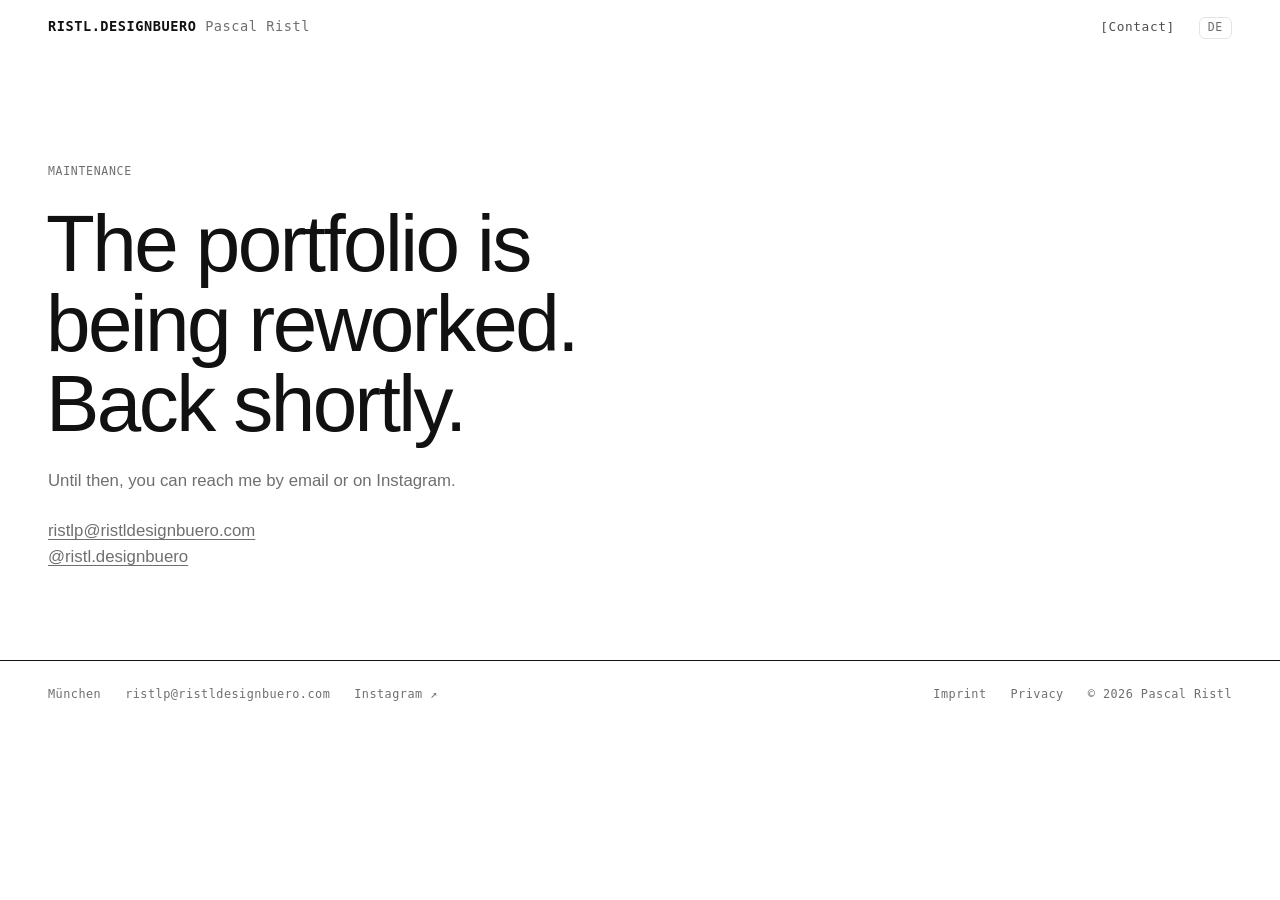
==== commit e119c16e: "Wartungsseite RISTL.DESIGNBUERO Eigenstaendiger Branch fuer GitHub Pages: Hinweis auf Ueberarbeitung" ====
--- a/index.html
+++ b/index.html
@@ -3,38 +3,18 @@
 <head>
   <meta charset="UTF-8">
   <meta name="viewport" content="width=device-width, initial-scale=1.0">
-  <title>RISTL.DESIGNBUERO · Portfolio Pascal Ristl</title>
-  <meta name="description" content="RISTL.DESIGNBUERO is the portfolio of Pascal Ristl. Interior architecture and design, München.">
-  <link rel="icon" type="image/svg+xml" href="assets/img/favicon.svg">
-  <meta property="og:title" content="RISTL.DESIGNBUERO · Portfolio Pascal Ristl">
-  <meta property="og:description" content="Interior architecture and design, München.">
-  <meta property="og:type" content="website">
-  <meta property="og:url" content="https://www.ristldesignbuero.com/">
-  <meta property="og:image" content="https://www.ristldesignbuero.com/assets/img/systematisch/wordspace-render-02.jpg">
-  <meta name="twitter:card" content="summary_large_image">
-  <meta name="twitter:image" content="https://www.ristldesignbuero.com/assets/img/systematisch/wordspace-render-02.jpg">
-  <script type="application/ld+json">
-  {
-    "@context": "https://schema.org",
-    "@type": "Person",
-    "name": "Pascal Ristl",
-    "url": "https://www.ristldesignbuero.com/",
-    "jobTitle": "Interior architecture student and trained cabinetmaker",
-    "email": "ristlp@ristldesignbuero.com",
-    "address": { "@type": "PostalAddress", "addressLocality": "München", "addressCountry": "DE" },
-    "sameAs": ["https://www.instagram.com/ristl.designbuero/"]
-  }
-  </script>
-  <link rel="stylesheet" href="assets/css/style.css?v=22">
+  <title>RISTL.DESIGNBUERO · Back shortly</title>
+  <meta name="description" content="RISTL.DESIGNBUERO is the portfolio of Pascal Ristl. The site is currently being reworked.">
+  <meta name="robots" content="noindex">
+  <link rel="icon" type="image/svg+xml" href="/assets/img/favicon.svg">
+  <link rel="stylesheet" href="/assets/css/style.css?v=22">
 </head>
 <body>
 
 <header class="site-header">
   <div class="wrap">
-    <a class="wordmark" href="index.html"><strong>RISTL.DESIGNBUERO</strong> <span>Pascal Ristl</span></a>
+    <a class="wordmark" href="/"><strong>RISTL.DESIGNBUERO</strong> <span>Pascal Ristl</span></a>
     <nav class="site-nav" aria-label="Main navigation">
-      <a href="index.html#work" aria-current="page" data-de="Projekte">Work</a>
-      <a href="ueber.html" data-de="Über mich">About</a>
       <a href="mailto:ristlp@ristldesignbuero.com" data-de="Kontakt">Contact</a>
       <button type="button" class="lang-toggle" data-lang-toggle aria-label="Auf Deutsch wechseln">DE</button>
     </nav>
@@ -42,113 +22,17 @@
 </header>
 
 <main>
-
-  <section class="intro wrap hero-full">
-    <span class="mono" data-de="Portfolio — Innenarchitektur &amp;amp; Handwerk">Portfolio — Interior architecture &amp; craft</span>
-    <h1 translate="no">Space, Composition, Design</h1>
-    <p class="h1-sub" data-de="Ich entwerfe Möbel und Räume und weiß, wie sie gebaut werden, weil ich sie gebaut habe.">I design furniture and spaces and know how they are built, because I have built them.</p>
-
-    <div class="hero-cue">
-      <a class="mono" href="#work" data-de="Arbeiten &lt;span class=&quot;cue-arrow&quot;&gt;↓&lt;/span&gt;">Work <span class="cue-arrow">↓</span></a>
-    </div>
+  <section class="intro wrap">
+    <span class="mono" data-de="Wartung">Maintenance</span>
+    <h1 data-de="Das Portfolio wird überarbeitet.&lt;br&gt;Bald wieder online.">The portfolio is being reworked.<br>Back shortly.</h1>
+    <p class="lead" data-de="Bis dahin erreichst du mich per Mail oder auf Instagram.">
+      Until then, you can reach me by email or on Instagram.
+    </p>
+    <p class="lead">
+      <a href="mailto:ristlp@ristldesignbuero.com" style="text-decoration: underline; text-underline-offset: 3px;">ristlp@ristldesignbuero.com</a><br>
+      <a href="https://www.instagram.com/ristl.designbuero/" target="_blank" rel="noopener" style="text-decoration: underline; text-underline-offset: 3px;">@ristl.designbuero</a>
+    </p>
   </section>
-
-  <section id="work" class="wrap">
-    <div class="section-head only-right">
-      <span class="mono">2024 — 2026</span>
-    </div>
-
-    <div class="index-layout">
-      <div class="projects">
-
-      <a class="project-card" href="projekte/watercube.html">
-        <div class="thumb">
-          <img src="assets/img/watercube/06.jpg" alt="Watercube — Cover" loading="lazy">
-        </div>
-        <div class="caption">
-          <div class="cap-main">
-            <span class="title">Watercube</span>
-            <span class="card-sub" data-de="Projekt aus dem Fach Entwurf Raum, eingereicht als Wettbewerbsbeitrag für die RomeRainRoom Competition von BUILDNER Architecture Competitions." data-en="Project from the subject Entwurf Raum, submitted as a competition entry for the RomeRainRoom Competition by BUILDNER Architecture Competitions." data-tr="7b4833eeeb">Projekt aus dem Fach Entwurf Raum, eingereicht als Wettbewerbsbeitrag für die RomeRainRoom Competition von BUILDNER Architecture Competitions.</span>
-          </div>
-          <span class="mono">Entwurf Raum · 2026</span>
-        </div>
-      </a>
-
-
-      <a class="project-card" href="projekte/systematisch.html">
-        <div class="thumb">
-          <img src="assets/img/systematisch/wordspace-render-02.jpg" alt="SYSTEMATIC, wordspace RASTER25, view into the inner grid structure">
-        </div>
-        <div class="caption">
-          <div class="cap-main">
-            <span class="title">SYSTEMATIC</span>
-            <span class="card-sub" data-de="Ein Wort — systematisch — übersetzt in Farbe, Komposition, Typografie und Raum.">One word — systematic — turned into colour, composition, type and space.</span>
-          </div>
-          <span class="mono" data-de="Kommunikation &amp; Komposition · Sommer 2026">Communication &amp; Composition · Summer 2026</span>
-        </div>
-      </a>
-
-
-      <a class="project-card" href="projekte/wasserwacht-seepferdchen.html">
-        <div class="thumb">
-          <img src="assets/img/wasserwacht-seepferdchen/cover.jpg" alt="Water Rescue Station &quot;See Horse&quot; — Cover" loading="lazy">
-        </div>
-        <div class="caption">
-          <div class="cap-main">
-            <span class="title">Water Rescue Station "See&nbsp;Horse"</span>
-            <span class="card-sub" data-de="Eine Rettungsstation aus Holz auf Stelzen — gebaut, um mit dem See zu steigen.">A timber rescue station on stilts, built to rise with the lake.</span>
-          </div>
-          <span class="mono" data-de="Baukonstruktion, Schwerpunkt Holz · 2026">Building construction, timber focus · 2026</span>
-        </div>
-      </a>
-
-
-      <a class="project-card" href="projekte/vau2.html">
-        <div class="thumb">
-          <img src="assets/img/vau2/01.jpg" alt="VAU2 — Cover" loading="lazy">
-        </div>
-        <div class="caption">
-          <div class="cap-main">
-            <span class="title">VAU2</span>
-            <span class="card-sub" data-de="Modularer Klappbock, werkzeuglos montiert.">Modular flat-pack trestle, assembled without tools.</span>
-          </div>
-          <span class="mono">Design · 2026</span>
-        </div>
-      </a>
-
-
-      <a class="project-card" href="projekte/schlicht.html">
-        <div class="thumb">
-          <img src="assets/img/schlicht/01.jpg" alt="Schlicht. — Cover" loading="lazy">
-        </div>
-        <div class="caption">
-          <div class="cap-main">
-            <span class="title">Schlicht.</span>
-            <span class="card-sub" data-de="reduziert in der Form, bewegt im Stand." data-en="Reduced in form, moving in standing position." data-tr="8298d00c39">reduziert in der Form, bewegt im Stand.</span>
-          </div>
-          <span class="mono" data-de="Freies Projekt · 2025" data-en="Free project · 2025" data-tr="c37810b596">Freies Projekt · 2025</span>
-        </div>
-      </a>
-
-
-      <a class="project-card" href="projekte/blickdicht.html">
-        <div class="thumb">
-          <img src="assets/img/blickdicht/02.jpg" alt="&quot;Blickdicht&quot; — Cover" loading="lazy">
-        </div>
-        <div class="caption">
-          <div class="cap-main">
-            <span class="title">"Blickdicht"</span>
-            <span class="card-sub" data-de="Barschrank mit Rauchglastüren — außen verschlossen, innen präzise organisiert." data-en="Bar cabinet with smoked glass doors - closed externally, precisely organized internally." data-tr="a95c9d2c80">Barschrank mit Rauchglastüren — außen verschlossen, innen präzise organisiert.</span>
-          </div>
-          <span class="mono">Schreiner Gesellenstück · 2024</span>
-        </div>
-      </a>
-
-      </div>
-    </div>
-  </section>
-
-
 </main>
 
 <footer class="site-footer">
@@ -159,13 +43,13 @@
       <a href="https://www.instagram.com/ristl.designbuero/" target="_blank" rel="noopener">Instagram ↗</a>
     </div>
     <div class="footer-group">
-      <a href="impressum.html" data-de="Impressum">Imprint</a>
-      <a href="datenschutz.html" data-de="Datenschutz">Privacy</a>
+      <a href="/impressum.html" data-de="Impressum">Imprint</a>
+      <a href="/datenschutz.html" data-de="Datenschutz">Privacy</a>
       <span>© 2026 Pascal Ristl</span>
     </div>
   </div>
 </footer>
 
-<script src="assets/js/site.js?v=9"></script>
+<script src="/assets/js/site.js?v=9"></script>
 </body>
 </html>
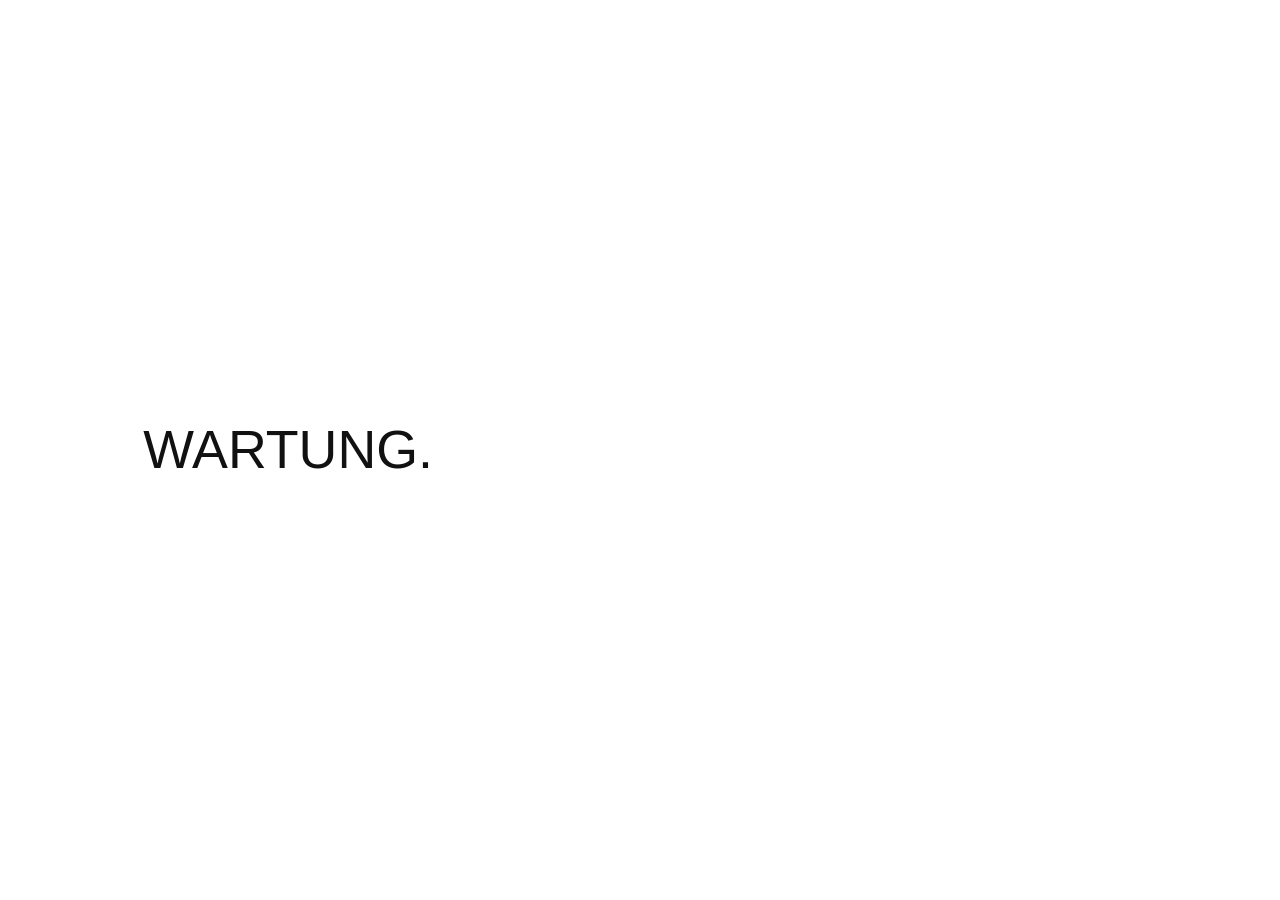
==== commit 5ccb6645: "Wartungsseite: nur noch WARTUNG. auf Weiss Co-Authored-By: Claude Opus 5.5 <noreply@anthropic.com>" ====
--- a/index.html
+++ b/index.html
@@ -1,55 +1,40 @@
 <!DOCTYPE html>
-<html lang="en">
+<html lang="de">
 <head>
   <meta charset="UTF-8">
   <meta name="viewport" content="width=device-width, initial-scale=1.0">
-  <title>RISTL.DESIGNBUERO · Back shortly</title>
-  <meta name="description" content="RISTL.DESIGNBUERO is the portfolio of Pascal Ristl. The site is currently being reworked.">
+  <title>RISTL.DESIGNBUERO · Wartung</title>
   <meta name="robots" content="noindex">
+  <meta name="color-scheme" content="only light">
   <link rel="icon" type="image/svg+xml" href="/assets/img/favicon.svg">
-  <link rel="stylesheet" href="/assets/css/style.css?v=22">
+  <style>
+    /* Wartungsseite: bewusst nur ein Wort, immer Schwarz auf Weiß */
+    html, body { height: 100%; margin: 0; }
+    body {
+      background: #ffffff;
+      color: #111111;
+      font-family: "Helvetica Neue", Helvetica, Arial, sans-serif;
+      -webkit-font-smoothing: antialiased;
+    }
+    main {
+      min-height: 100%;
+      display: flex;
+      align-items: center;
+      padding: 0 11.2vw;
+      box-sizing: border-box;
+    }
+    h1 {
+      margin: 0;
+      font-weight: 400;
+      font-size: clamp(2.25rem, 4.2vw, 5.5rem);
+      line-height: 1;
+      letter-spacing: 0;
+    }
+  </style>
 </head>
 <body>
-
-<header class="site-header">
-  <div class="wrap">
-    <a class="wordmark" href="/"><strong>RISTL.DESIGNBUERO</strong> <span>Pascal Ristl</span></a>
-    <nav class="site-nav" aria-label="Main navigation">
-      <a href="mailto:ristlp@ristldesignbuero.com" data-de="Kontakt">Contact</a>
-      <button type="button" class="lang-toggle" data-lang-toggle aria-label="Auf Deutsch wechseln">DE</button>
-    </nav>
-  </div>
-</header>
-
-<main>
-  <section class="intro wrap">
-    <span class="mono" data-de="Wartung">Maintenance</span>
-    <h1 data-de="Das Portfolio wird überarbeitet.&lt;br&gt;Bald wieder online.">The portfolio is being reworked.<br>Back shortly.</h1>
-    <p class="lead" data-de="Bis dahin erreichst du mich per Mail oder auf Instagram.">
-      Until then, you can reach me by email or on Instagram.
-    </p>
-    <p class="lead">
-      <a href="mailto:ristlp@ristldesignbuero.com" style="text-decoration: underline; text-underline-offset: 3px;">ristlp@ristldesignbuero.com</a><br>
-      <a href="https://www.instagram.com/ristl.designbuero/" target="_blank" rel="noopener" style="text-decoration: underline; text-underline-offset: 3px;">@ristl.designbuero</a>
-    </p>
-  </section>
-</main>
-
-<footer class="site-footer">
-  <div class="wrap">
-    <div class="footer-group">
-      <span>München</span>
-      <a href="mailto:ristlp@ristldesignbuero.com">ristlp@ristldesignbuero.com</a>
-      <a href="https://www.instagram.com/ristl.designbuero/" target="_blank" rel="noopener">Instagram ↗</a>
-    </div>
-    <div class="footer-group">
-      <a href="/impressum.html" data-de="Impressum">Imprint</a>
-      <a href="/datenschutz.html" data-de="Datenschutz">Privacy</a>
-      <span>© 2026 Pascal Ristl</span>
-    </div>
-  </div>
-</footer>
-
-<script src="/assets/js/site.js?v=9"></script>
+  <main>
+    <h1>WARTUNG.</h1>
+  </main>
 </body>
 </html>
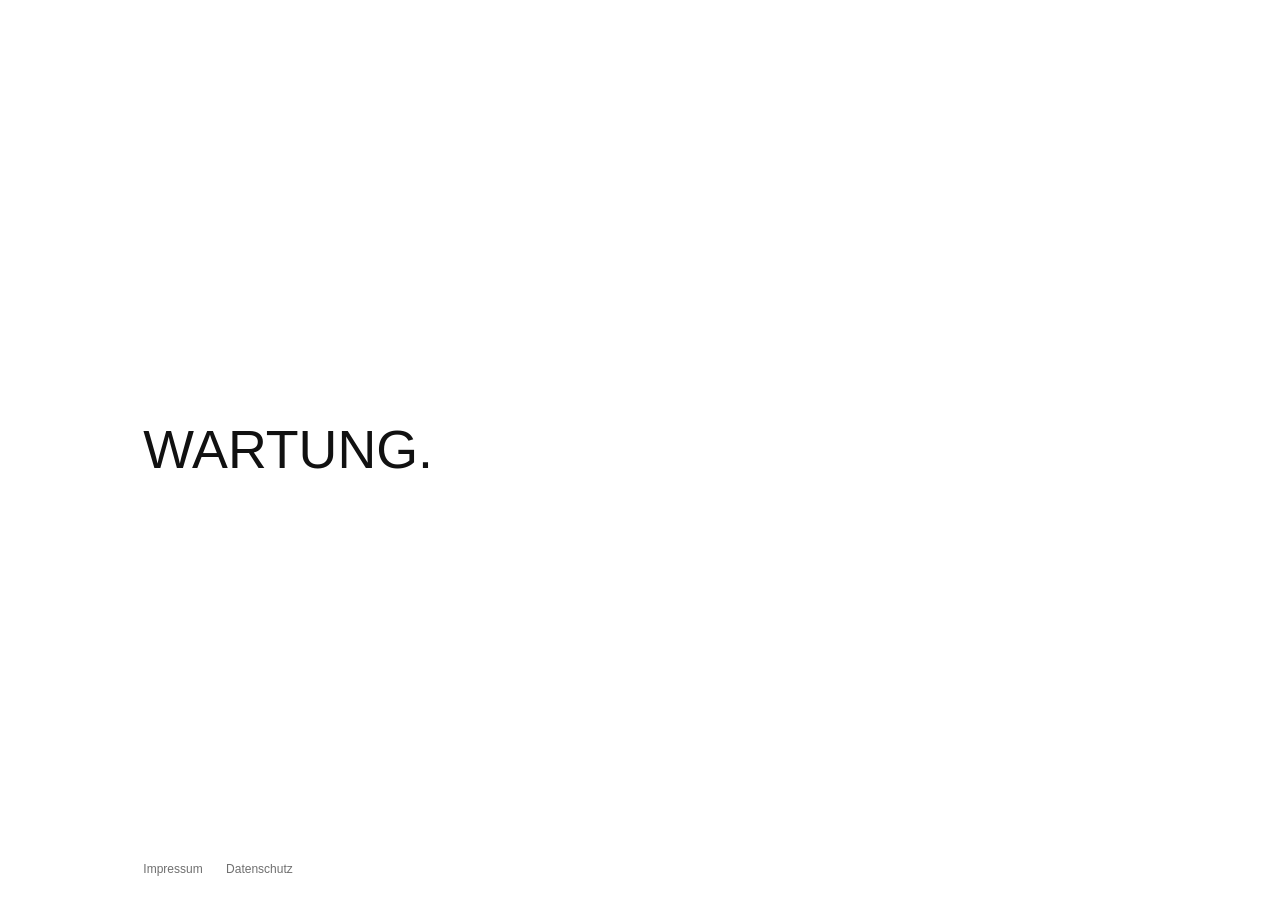
==== commit eebf1e08: "Wartungsseite: dezente Links zu Impressum und Datenschutz Co-Authored-By: Claude Opus 5.5 <noreply@a" ====
--- a/index.html
+++ b/index.html
@@ -30,11 +30,24 @@
       line-height: 1;
       letter-spacing: 0;
     }
+    .legal {
+      position: fixed;
+      left: 11.2vw;
+      bottom: 1.5rem;
+      font-size: 0.75rem;
+      color: #6f6f6f;
+    }
+    .legal a { color: inherit; text-decoration: none; margin-right: 1.25rem; }
+    .legal a:hover { color: #111111; }
   </style>
 </head>
 <body>
   <main>
     <h1>WARTUNG.</h1>
   </main>
+  <nav class="legal" aria-label="Rechtliches">
+    <a href="/impressum.html">Impressum</a>
+    <a href="/datenschutz.html">Datenschutz</a>
+  </nav>
 </body>
 </html>
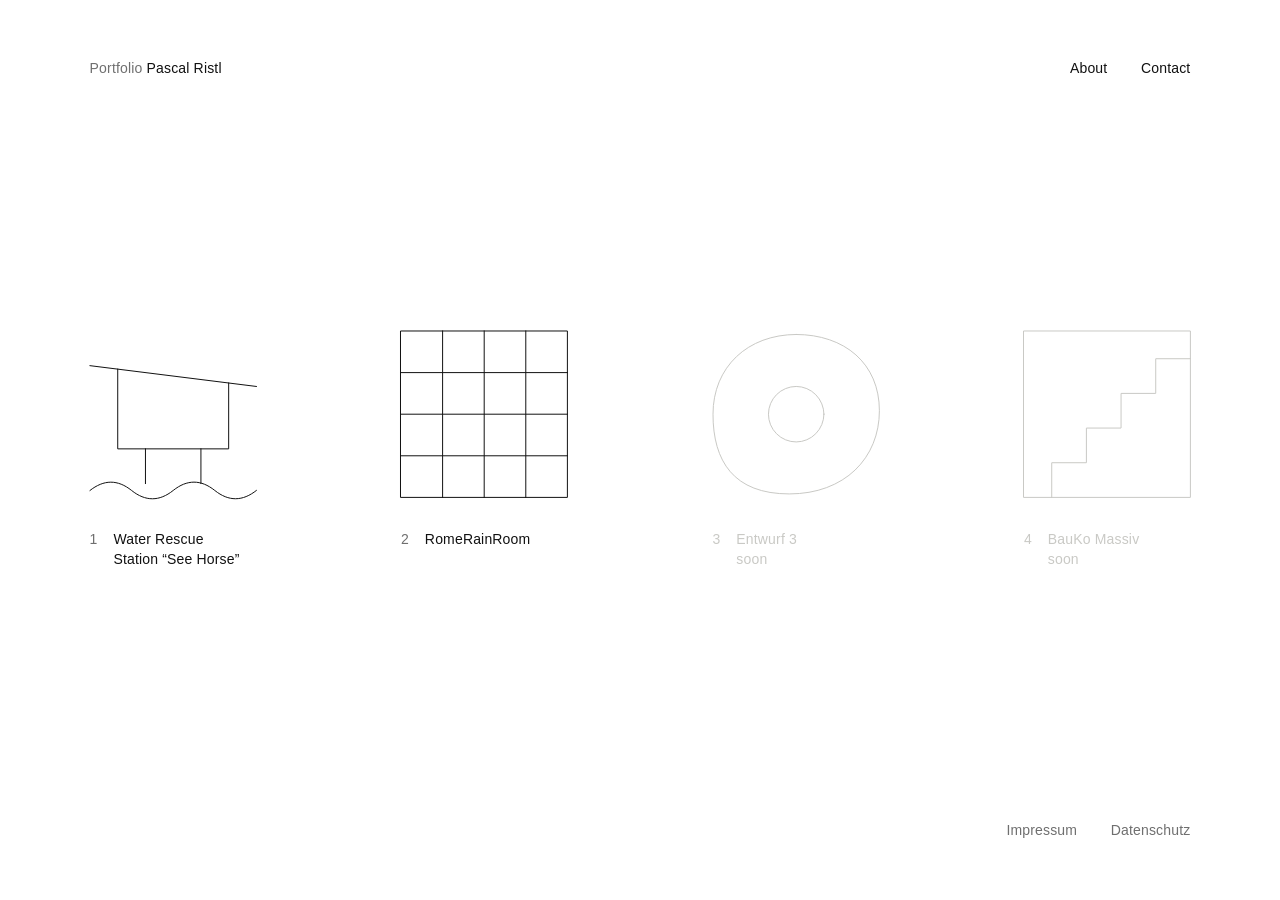
==== commit bd9d1549: "Neue Portfolio-Seite: vier Projekte, Piktogramm-Startseite, Bilder aus Originalen Ersetzt die bisher" ====
--- a/index.html
+++ b/index.html
@@ -1,53 +1,34 @@
 <!DOCTYPE html>
-<html lang="de">
+<html lang="en">
 <head>
-  <meta charset="UTF-8">
-  <meta name="viewport" content="width=device-width, initial-scale=1.0">
-  <title>RISTL.DESIGNBUERO · Wartung</title>
-  <meta name="robots" content="noindex">
-  <meta name="color-scheme" content="only light">
-  <link rel="icon" type="image/svg+xml" href="/assets/img/favicon.svg">
-  <style>
-    /* Wartungsseite: bewusst nur ein Wort, immer Schwarz auf Weiß */
-    html, body { height: 100%; margin: 0; }
-    body {
-      background: #ffffff;
-      color: #111111;
-      font-family: "Helvetica Neue", Helvetica, Arial, sans-serif;
-      -webkit-font-smoothing: antialiased;
-    }
-    main {
-      min-height: 100%;
-      display: flex;
-      align-items: center;
-      padding: 0 11.2vw;
-      box-sizing: border-box;
-    }
-    h1 {
-      margin: 0;
-      font-weight: 400;
-      font-size: clamp(2.25rem, 4.2vw, 5.5rem);
-      line-height: 1;
-      letter-spacing: 0;
-    }
-    .legal {
-      position: fixed;
-      left: 11.2vw;
-      bottom: 1.5rem;
-      font-size: 0.75rem;
-      color: #6f6f6f;
-    }
-    .legal a { color: inherit; text-decoration: none; margin-right: 1.25rem; }
-    .legal a:hover { color: #111111; }
-  </style>
+<meta charset="UTF-8">
+<meta name="viewport" content="width=device-width, initial-scale=1">
+<title>RISTL.DESIGNBUERO · Pascal Ristl</title>
+<meta name="description" content="Portfolio of Pascal Ristl. Interior architecture and design, München.">
+<link rel="icon" type="image/svg+xml" href="favicon.svg">
+<link rel="stylesheet" href="style.css?v=12">
 </head>
-<body>
-  <main>
-    <h1>WARTUNG.</h1>
-  </main>
-  <nav class="legal" aria-label="Rechtliches">
-    <a href="/impressum.html">Impressum</a>
-    <a href="/datenschutz.html">Datenschutz</a>
+<body class="home">
+<header class="top">
+  <a class="brand" href="index.html"><span>Portfolio</span> Pascal Ristl</a>
+  <nav aria-label="Main">
+    <a href="about.html">About</a>
+    <a href="mailto:ristlp@ristldesignbuero.com">Contact</a>
   </nav>
+</header>
+<main>
+<h1 class="sr">RISTL.DESIGNBUERO, Pascal Ristl</h1>
+<section class="grid" aria-label="Projects">
+  <a class="tile" href="p/seepferdchen.html" style="--i:1"><svg viewBox="4 4 24 24" aria-hidden="true"><path d="M4 9l24 3M8 9.5V21h16v-9.5M12 21v5M20 21v5M4 27c2-1.6 4-1.6 6 0s4 1.6 6 0 4-1.6 6 0 4 1.6 6 0"/></svg><span class="cap"><span class="n">1</span><span class="t">Water Rescue Station “See Horse”</span></span></a>
+  <a class="tile" href="p/watercube.html" style="--i:2"><svg viewBox="4 4 24 24" aria-hidden="true"><path d="M4 4h24v24H4zM10 4v24M16 4v24M22 4v24M4 10h24M4 16h24M4 22h24"/></svg><span class="cap"><span class="n">2</span><span class="t">RomeRainRoom</span></span></a>
+  <div class="tile bald" style="--i:3"><svg viewBox="4 4 24 24" aria-hidden="true"><path d="M16 4.5c7 0 12 4.2 12 11S23 27.5 15 27.5 4 22.8 4 16 9 4.5 16 4.5z"/><circle cx="16" cy="16" r="4"/></svg><span class="cap"><span class="n">3</span><span class="t">Entwurf 3<span class="soon">soon</span></span></span></div>
+  <div class="tile bald" style="--i:4"><svg viewBox="4 4 24 24" aria-hidden="true"><path d="M4 4h24v24H4zM8 28v-5h5v-5h5v-5h5v-5h5"/></svg><span class="cap"><span class="n">4</span><span class="t">BauKo Massiv<span class="soon">soon</span></span></span></div>
+</section>
+</main>
+<footer class="bottom">
+  <span></span>
+  <span class="recht"><a href="impressum.html">Impressum</a><a href="datenschutz.html">Datenschutz</a></span>
+</footer>
+<script src="site.js"></script>
 </body>
 </html>
--- a/style.css
+++ b/style.css
@@ -0,0 +1,166 @@
+/* RISTL.DESIGNBUERO neu — Helvetica Light, Weissraum, Schwarz auf Weiss
+   Typografie: vier Groessen, ein Schnitt (300), alles linksbuendig auf einer Flucht. */
+:root{
+  --ink:#111;--soft:#6f6f6f;--faint:#c9c9c5;--line:#e4e4e0;--paper:#fff;
+  --gut:clamp(28px,7vw,112px);            /* Abstand der Schrift zum Rand */
+  --spalt:clamp(16px,2vw,32px);           /* Spaltenabstand im 12er-Raster */
+  --klein:14px;                           /* Meta, Navigation, Bildzeilen */
+  --text:17px;                            /* Lesetext */
+  --lead:clamp(21px,1.95vw,27px);         /* Einleitung */
+  --gross:clamp(38px,5.8vw,84px);         /* Titel */
+  --z:1.5rem;                             /* Grundzeile */
+}
+*{box-sizing:border-box;margin:0;padding:0}
+html{font-size:17px;-webkit-text-size-adjust:100%}
+body{background:var(--paper);color:var(--ink);
+  font:300 var(--text)/1.5 "Helvetica Neue",Helvetica,Roboto,"Segoe UI",Arial,sans-serif;
+  min-height:100vh;min-height:100dvh;display:flex;flex-direction:column;
+  -webkit-font-smoothing:antialiased;-moz-osx-font-smoothing:grayscale;
+  text-rendering:optimizeLegibility;font-kerning:normal;font-synthesis:none;
+  font-variant-numeric:lining-nums tabular-nums;hanging-punctuation:first}
+a{color:inherit;text-decoration:none}
+a:focus-visible{outline:1px solid var(--ink);outline-offset:6px}
+img{display:block;width:100%;height:auto}
+.sr{position:absolute;width:1px;height:1px;overflow:hidden;clip:rect(0 0 0 0)}
+h1{font-weight:300;font-size:var(--gross);line-height:1;letter-spacing:-.036em;
+  margin-left:-.05em;text-wrap:balance}   /* optisch auf die Flucht gezogen */
+p{text-wrap:pretty}
+dt,dd{font-weight:300}
+
+/* Kopf und Fuss: eine Groesse, eine Flucht */
+.top,.bottom{display:flex;justify-content:space-between;align-items:baseline;
+  padding:clamp(28px,4.4vw,60px) var(--gut);font-size:var(--klein);line-height:var(--z);letter-spacing:.012em}
+.brand span{color:var(--soft)}
+.top nav{display:flex;gap:2.4em}
+.top a,.bottom a{transition:color .2s}
+.top nav a:hover,.bottom a:hover{color:var(--soft)}
+.top [aria-current]{color:var(--soft)}
+.bottom{margin-top:auto;padding-top:clamp(96px,14vw,200px);align-items:center;gap:2em;color:var(--soft)}
+.bottom a:hover{color:var(--ink)}
+.recht{display:flex;gap:2.4em}
+main{flex:1}
+
+/* Startseite: vier Piktogramme, buendig mit Kopf- und Fusszeile */
+.home main{display:grid;align-content:center}
+.home .bottom{padding-top:clamp(28px,4.4vw,60px)}
+.grid{display:grid;grid-template-columns:repeat(4,minmax(0,clamp(120px,13vw,190px)));justify-content:space-between;
+  column-gap:var(--spalt);padding:clamp(24px,5vh,60px) var(--gut);width:100%}
+.tile{display:block;color:var(--ink)}
+.tile svg{display:block;width:100%;aspect-ratio:1;overflow:visible;fill:none;stroke:currentColor;stroke-width:1px;
+  stroke-linecap:square;stroke-linejoin:miter;transition:transform .7s cubic-bezier(.16,1,.3,1)}
+.tile svg *{vector-effect:non-scaling-stroke}
+a.tile:hover svg{transform:translateY(-6px)}
+.cap{display:grid;grid-template-columns:1.7em 1fr;margin-top:clamp(24px,2.6vw,40px);
+  font-size:var(--klein);line-height:1.4;letter-spacing:.012em}
+.cap .n{color:var(--soft)}
+.cap .t{text-wrap:balance}
+.soon{display:block}
+.tile.bald{color:var(--faint);cursor:default}
+.tile.bald .cap .n{color:inherit}
+
+/* kleine Piktogramm-Leiste auf den Unterseiten */
+.piktos{display:flex;gap:22px;align-items:center}
+.piktos.oben{padding:0 var(--gut)}
+.pk{display:block;width:24px;height:24px;color:var(--faint);transition:color .2s;position:relative}
+.pk::after{content:"";position:absolute;inset:-10px}        /* Tippflaeche 44 px */
+.pk svg{display:block;width:100%;height:100%;overflow:visible;fill:none;stroke:currentColor;stroke-width:1px;
+  stroke-linecap:square;stroke-linejoin:miter}
+.pk svg *{vector-effect:non-scaling-stroke}
+a.pk{color:#a3a3a0}
+a.pk:hover,.pk[aria-current]{color:var(--ink)}
+.pk.off{color:#dcdcd8}
+
+/* Projektseite: Titel ueber die Breite, darunter Einleitung links, Angaben rechts */
+.intro{display:grid;grid-template-columns:repeat(12,1fr);column-gap:var(--spalt);align-items:start;
+  padding:clamp(56px,11vh,128px) var(--gut) clamp(64px,11vh,128px)}
+.intro h1{grid-column:1/-1;max-width:13em}
+.lead{grid-column:1/8;margin-top:calc(var(--z) * 1.6);max-width:27em;
+  font-size:var(--lead);line-height:1.3;letter-spacing:-.012em}
+.meta{grid-column:9/-1;margin-top:calc(var(--z) * 1.6 + .35em);font-size:var(--klein);line-height:1.55;letter-spacing:.012em;color:var(--soft)}
+.images{display:grid;gap:clamp(24px,4vw,56px);padding:0 var(--gut)}
+.images figure:nth-child(even){width:calc((100% - 11 * var(--spalt)) / 12 * 8 + 7 * var(--spalt));margin-left:auto}
+/* Abschnitte: Ueberschrift links in der Randspalte, Inhalt rechts */
+.sek{display:grid;grid-template-columns:repeat(12,1fr);column-gap:var(--spalt);align-items:start;
+  margin:clamp(88px,14vh,170px) var(--gut) 0}
+.sek h2{grid-column:1/4;position:sticky;top:var(--z);font-weight:300;font-size:var(--klein);line-height:1.4;letter-spacing:.012em;color:var(--soft)}
+.inhalt{grid-column:4/-1}
+.prosa p{max-width:33em;margin-bottom:var(--z)}
+.prosa p:last-child{margin-bottom:0}
+.raster{display:grid;grid-template-columns:1fr 1fr;gap:clamp(28px,3.4vw,56px) var(--spalt);align-items:start}
+.raster .breit{grid-column:1/-1}
+figcaption{margin-top:.8em;font-size:var(--klein);line-height:1.4;letter-spacing:.012em;color:var(--soft)}
+.zoom{display:block;cursor:zoom-in}
+.raster figure:not(.breit) .zoom{aspect-ratio:3/2}             /* gleiche Bildhoehe, Bildzeilen auf einer Linie */
+.raster figure:not(.breit) .zoom img{width:100%;height:100%;object-fit:contain}
+.raster.fuell figure:not(.breit) .zoom{aspect-ratio:4/3}
+.raster.fuell figure:not(.breit) .zoom img{object-fit:cover}
+.raster.quadrat figure:not(.breit) .zoom{aspect-ratio:1}
+.raster.frei figure:not(.breit) .zoom{aspect-ratio:auto}
+.raster.frei figure:not(.breit) .zoom img{height:auto}
+.images .portrait{width:calc((100% - 11 * var(--spalt)) / 12 * 5 + 4 * var(--spalt));margin-left:calc((100% - 11 * var(--spalt)) / 12 * 3 + 3 * var(--spalt))}
+.weg div{display:grid;grid-template-columns:7.5em 1fr;gap:var(--spalt);padding:.32em 0;max-width:40em}
+.weg dt{color:var(--soft);font-size:var(--klein);letter-spacing:.012em;padding-top:.2em}
+.meta a,.kontakt a{text-decoration:underline;text-decoration-thickness:1px;text-underline-offset:.28em;text-decoration-color:var(--faint);transition:text-decoration-color .2s}
+.meta a:hover,.kontakt a:hover{text-decoration-color:var(--ink)}
+.kontakt p{line-height:1.9}
+.images .schmal{width:calc((100% - 11 * var(--spalt)) / 12 * 7 + 6 * var(--spalt));margin-left:auto}
+.raster.hoch figure:not(.breit) .zoom{aspect-ratio:4/5}
+.raster.hoch figure:not(.breit) .zoom img{object-fit:cover}
+.lupe{position:fixed;inset:0;z-index:10;background:var(--paper);display:grid;place-items:center;
+  padding:clamp(16px,3vw,48px);cursor:zoom-out;animation:auf .25s ease both}
+.lupe img{width:auto;height:auto;max-width:100%;max-height:100%;object-fit:contain;min-height:0}
+@keyframes auf{from{opacity:0}to{opacity:1}}
+.next{display:grid;grid-template-columns:repeat(12,1fr);column-gap:var(--spalt);align-items:baseline;
+  margin:clamp(88px,14vh,170px) var(--gut) 0}
+.next .n{grid-column:1/4;font-size:var(--klein);letter-spacing:.012em;color:var(--soft)}
+.next .t{grid-column:4/-1;font-size:var(--lead);line-height:1.3;letter-spacing:-.012em;transition:color .2s}
+.next:hover .t{color:var(--soft)}
+
+/* Textseiten */
+.text{padding:clamp(56px,11vh,128px) var(--gut) 0}
+.text h1{margin-bottom:calc(var(--z) * 1.6)}
+.text h2{font-weight:300;font-size:var(--klein);line-height:1.4;letter-spacing:.012em;color:var(--soft);margin:calc(var(--z) * 2) 0 calc(var(--z) / 2)}
+.text p{margin-bottom:var(--z);max-width:33em}
+.text p:first-of-type{font-size:var(--lead);line-height:1.3;letter-spacing:-.012em;max-width:27em}
+.text dl{margin:calc(var(--z) * 2.5) 0;max-width:36rem;font-size:var(--klein);line-height:1.4;letter-spacing:.012em}
+.text dl div{display:grid;grid-template-columns:8em 1fr;gap:1em;padding:.3em 0}
+.text dt{color:var(--soft)}
+.text .links{font-size:var(--klein);line-height:2;letter-spacing:.012em}
+.text a{text-decoration:underline;text-decoration-thickness:1px;text-underline-offset:.28em;text-decoration-color:var(--faint);transition:text-decoration-color .2s}
+.text a:hover{text-decoration-color:var(--ink)}
+.legal{font-size:15px;line-height:1.55}
+.legal h1{font-size:clamp(30px,3.4vw,44px);letter-spacing:-.028em}
+.legal ul{padding-left:1.1em;margin-bottom:var(--z);max-width:33em}
+.legal p:first-of-type{font-size:inherit;line-height:inherit;letter-spacing:0;max-width:33em}
+
+/* sanftes Einblenden */
+@media (prefers-reduced-motion:no-preference){
+  .tile,.images figure,.intro,.text{animation:ein .9s cubic-bezier(.16,1,.3,1) both}
+  .tile{animation-delay:calc(var(--i) * 90ms)}
+  @keyframes ein{from{opacity:0;transform:translateY(12px)}to{opacity:1;transform:none}}
+}
+
+@media (max-width:900px){
+  .lead{grid-column:1/-1}
+  .meta{grid-column:1/-1;margin-top:calc(var(--z) * 1.5)}
+  .sek h2{grid-column:1/-1;position:static;margin-bottom:var(--z)}
+  .inhalt{grid-column:1/-1}
+  .next .n{grid-column:1/-1;margin-bottom:.4em}.next .t{grid-column:1/-1}
+}
+@media (max-width:820px){
+  .grid{grid-template-columns:repeat(2,minmax(0,132px));row-gap:clamp(48px,8vh,80px)}
+}
+@media (max-width:520px){
+  html{font-size:16px}
+  :root{--text:16px}
+  .top{flex-wrap:wrap;gap:.2em 1.4em}
+  .top nav{gap:1.6em}
+  .bottom{flex-wrap:wrap;gap:18px 2em}
+  .recht{gap:1.8em}
+  .images figure:nth-child(even){width:100%}
+  .raster{grid-template-columns:1fr}
+  .images .schmal{width:100%}
+  .images .portrait{width:100%;margin-left:0}
+  .weg div{grid-template-columns:6.2em 1fr}
+  .text dl div{grid-template-columns:6.4em 1fr}
+}
